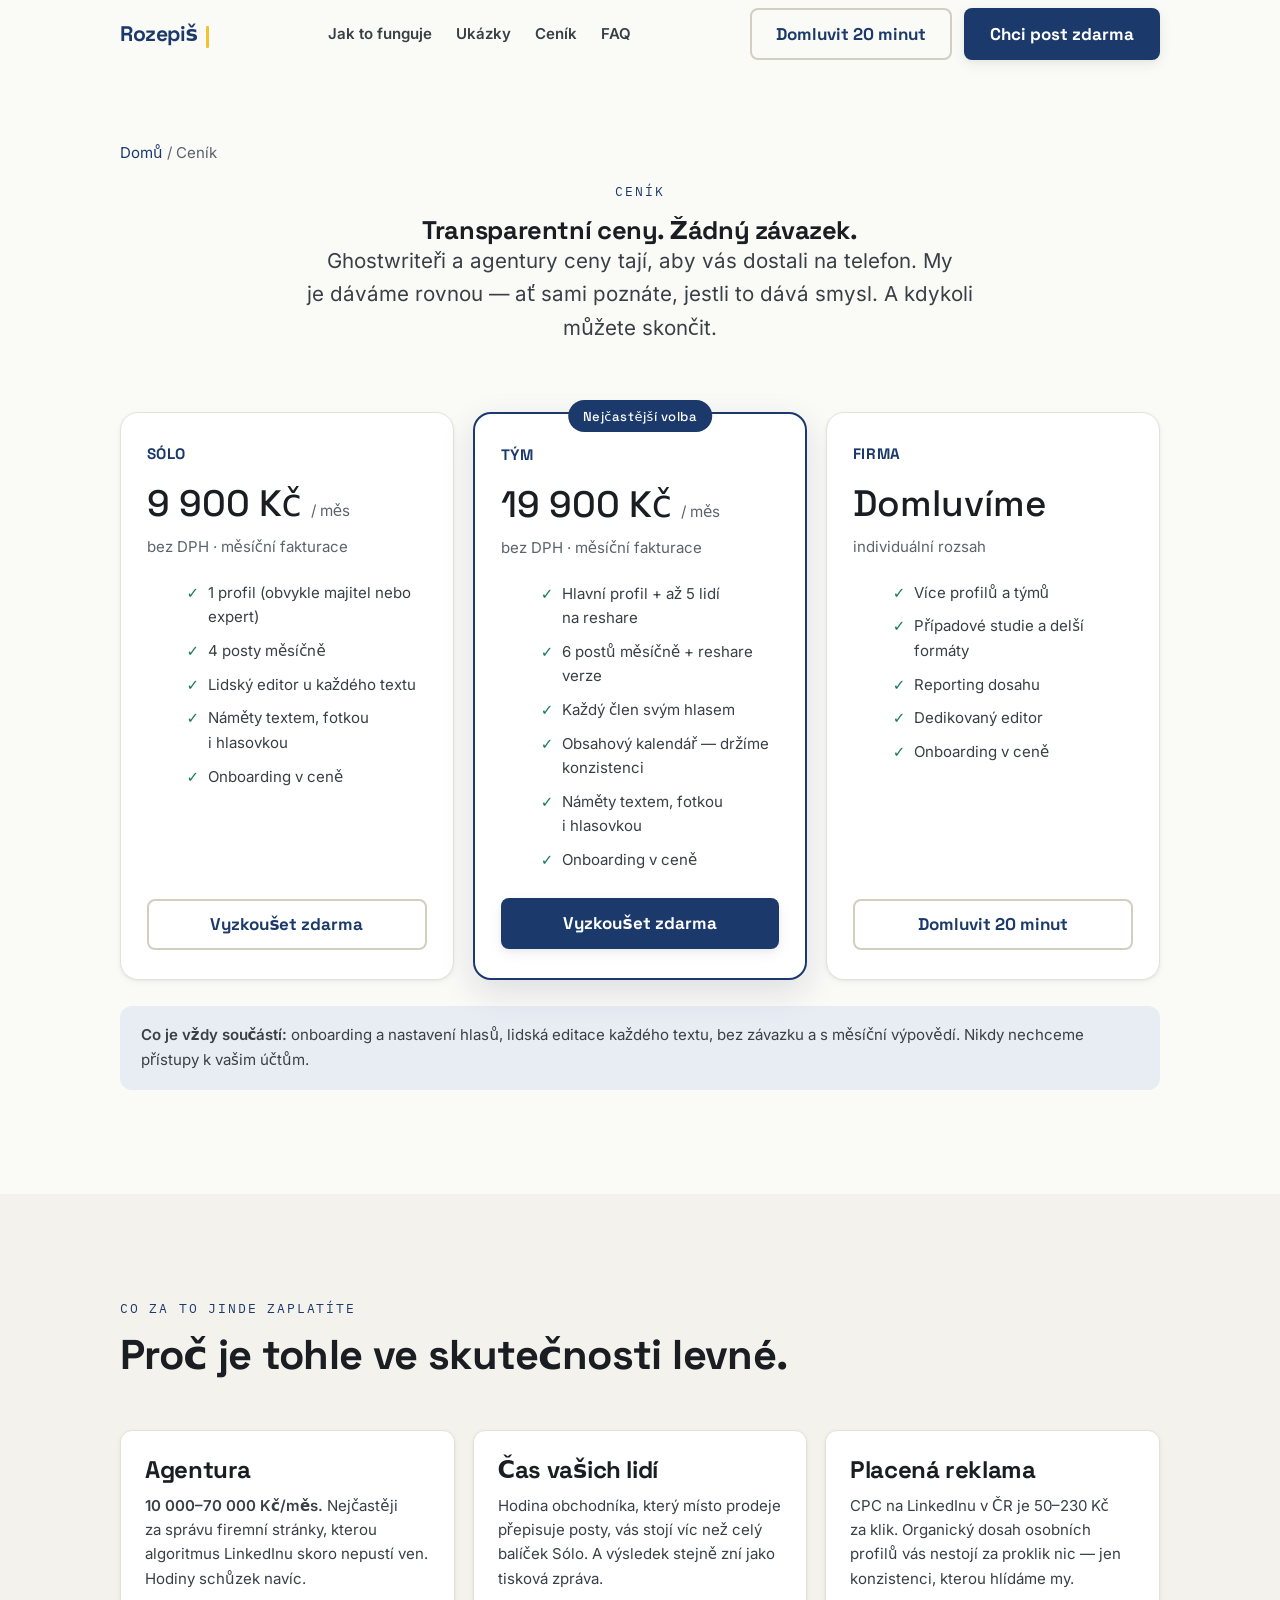
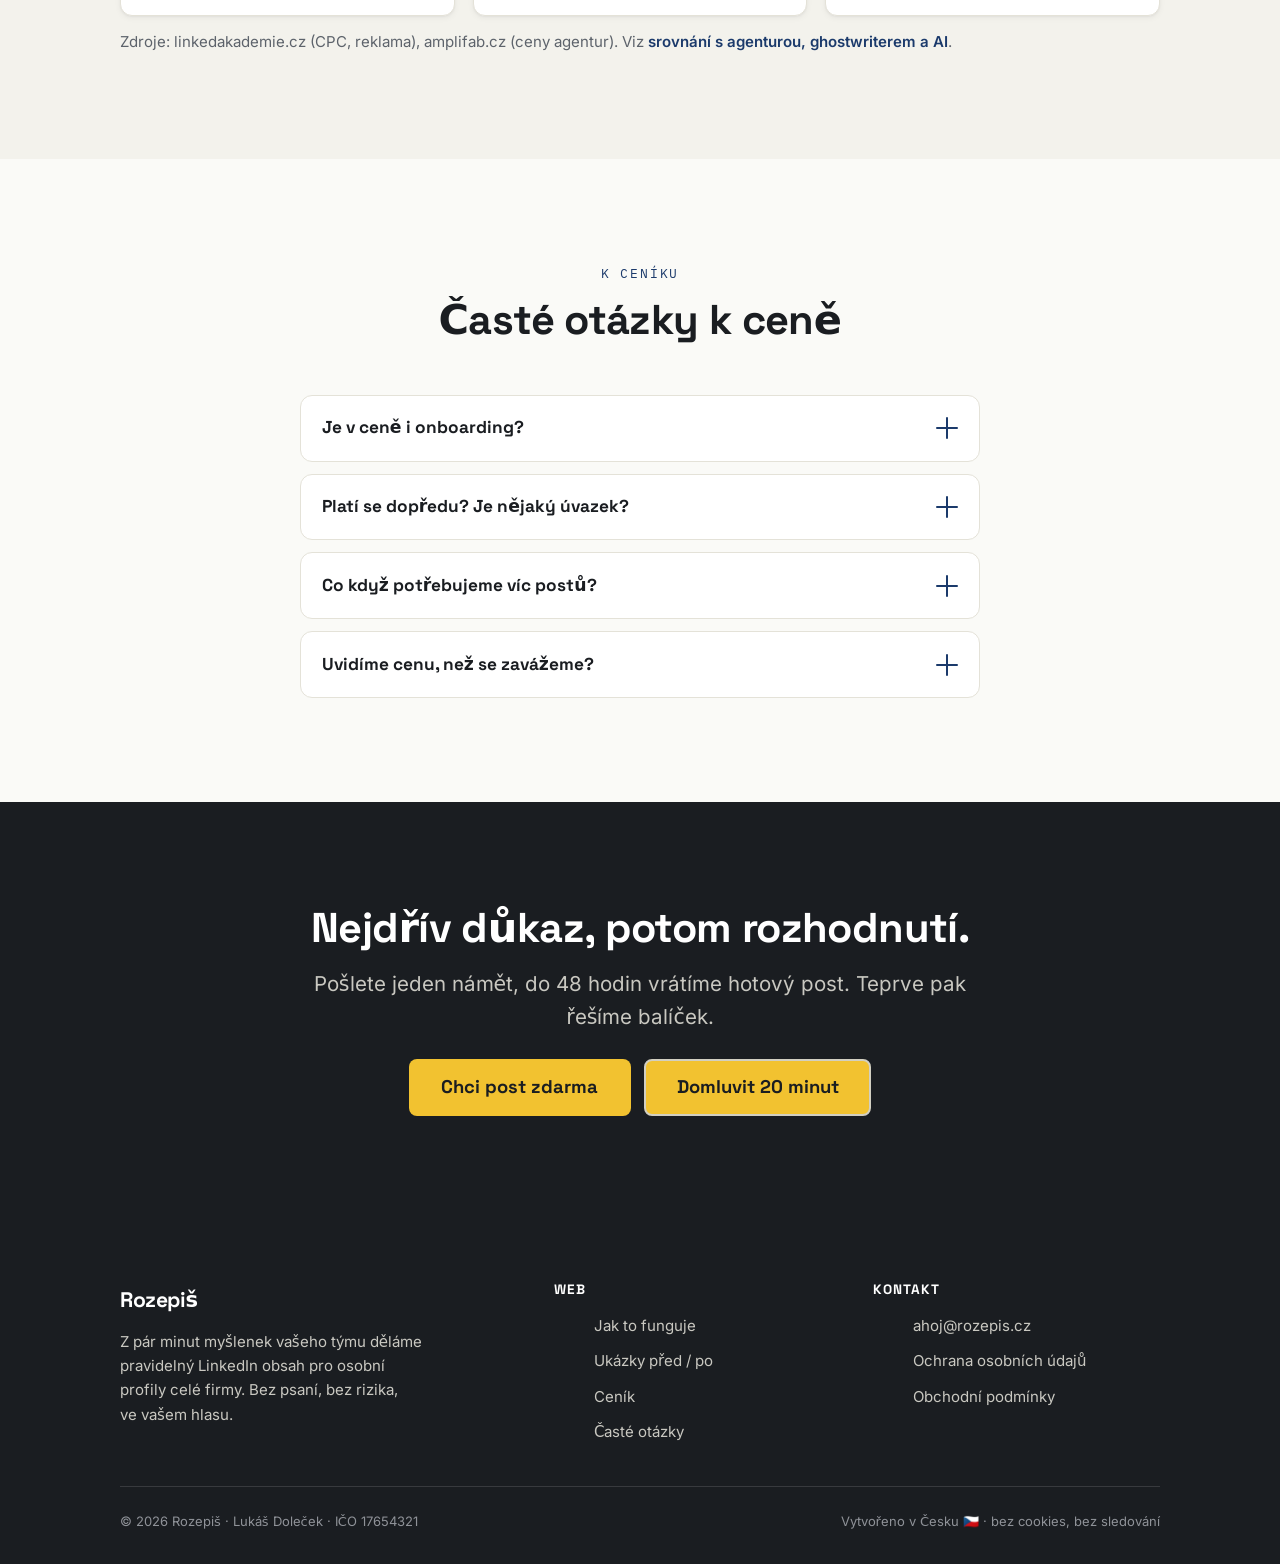
==== cenik/index.html @ 448c61ff "Add Rozepiš marketing website (onepager + /ukazky + /cenik) Static, build-step-free site (HTML/CSS/v" ====
<!doctype html>
<html lang="cs">
<head>
  <meta charset="utf-8" />
  <meta name="viewport" content="width=device-width, initial-scale=1" />
  <title>Ceník — transparentní balíčky bez závazku | Rozepiš</title>
  <meta name="description" content="Kolik stojí LinkedIn obsah pro celý tým. Transparentní balíčky Sólo, Tým a Firma — bez závazku, měsíční výpověď, onboarding v ceně. Srovnání s agenturou." />
  <link rel="canonical" href="https://rozepis.cz/cenik/" />
  <meta property="og:type" content="website" />
  <meta property="og:locale" content="cs_CZ" />
  <meta property="og:title" content="Ceník — transparentní balíčky bez závazku | Rozepiš" />
  <meta property="og:description" content="Konkurence ceny tají. My ne. Balíčky od 9 900 Kč měsíčně, bez závazku." />
  <meta property="og:url" content="https://rozepis.cz/cenik/" />
  <meta property="og:image" content="https://rozepis.cz/assets/img/og.png" />
  <link rel="icon" href="/favicon.svg" type="image/svg+xml" />
  <link rel="preload" href="../assets/fonts/space-grotesk-700.woff2" as="font" type="font/woff2" crossorigin />
  <link rel="stylesheet" href="../assets/css/tokens.css" />
  <link rel="stylesheet" href="../assets/css/main.css" />
  <script type="application/ld+json">
  {
    "@context": "https://schema.org",
    "@type": "Service",
    "name": "LinkedIn obsah pro celý tým",
    "provider": { "@type": "Organization", "name": "Rozepiš", "url": "https://rozepis.cz/" },
    "areaServed": "CZ",
    "offers": [
      { "@type": "Offer", "name": "Sólo", "price": "9900", "priceCurrency": "CZK", "description": "1 profil, 4 posty měsíčně" },
      { "@type": "Offer", "name": "Tým", "price": "19900", "priceCurrency": "CZK", "description": "Hlavní profil + až 5 lidí na reshare, 6 postů měsíčně" }
    ]
  }
  </script>
</head>
<body>
  <a class="skip-link" href="#main">Přeskočit na obsah</a>

  <header class="site-header">
    <div class="wrap nav">
      <a class="brand" href="/" aria-label="Rozepiš — domů"><span class="brand__mark">Rozepiš</span><span class="brand__cursor" aria-hidden="true"></span></a>
      <nav class="nav__links" aria-label="Hlavní navigace">
        <a href="/#jak-to-funguje">Jak to funguje</a>
        <a href="/ukazky/">Ukázky</a>
        <a href="/cenik/">Ceník</a>
        <a href="/#faq">FAQ</a>
      </nav>
      <div class="nav__cta">
        <a class="btn btn--ghost" href="/#call">Domluvit 20 minut</a>
        <a class="btn btn--primary" href="/#post-zdarma">Chci post zdarma</a>
        <button class="nav__toggle" aria-label="Otevřít menu" aria-expanded="false" aria-controls="mobile-menu">
          <svg viewBox="0 0 24 24" fill="none" stroke="currentColor" stroke-width="2" aria-hidden="true"><path d="M3 6h18M3 12h18M3 18h18"/></svg>
        </button>
      </div>
    </div>
    <div class="mobile-menu" id="mobile-menu">
      <a href="/#jak-to-funguje">Jak to funguje</a>
      <a href="/ukazky/">Ukázky</a>
      <a href="/cenik/">Ceník</a>
      <a href="/#faq">FAQ</a>
      <a class="btn btn--primary btn--block" href="/#post-zdarma">Chci post zdarma</a>
    </div>
  </header>

  <main id="main">
    <section class="subpage-hero">
      <div class="wrap">
        <p class="breadcrumb"><a href="/">Domů</a> / Ceník</p>
        <div class="section-head center reveal" style="margin-inline:auto">
          <p class="eyebrow">Ceník</p>
          <h1>Transparentní ceny. Žádný závazek.</h1>
          <p class="lead">Ghostwriteři a&nbsp;agentury ceny tají, aby vás dostali na&nbsp;telefon. My je&nbsp;dáváme rovnou — ať sami poznáte, jestli to&nbsp;dává smysl. A&nbsp;kdykoli můžete skončit.</p>
        </div>
      </div>
    </section>

    <section class="section" style="padding-top:1rem">
      <div class="wrap">
        <div class="pricing">
          <div class="plan reveal">
            <span class="plan__name">Sólo</span>
            <div class="plan__price">9&nbsp;900&nbsp;Kč <small>/ měs</small></div>
            <p class="plan__note">bez DPH · měsíční fakturace</p>
            <ul>
              <li>1&nbsp;profil (obvykle majitel nebo expert)</li>
              <li>4&nbsp;posty měsíčně</li>
              <li>Lidský editor u&nbsp;každého textu</li>
              <li>Náměty textem, fotkou i&nbsp;hlasovkou</li>
              <li>Onboarding v&nbsp;ceně</li>
            </ul>
            <a class="btn btn--ghost btn--block" href="/#post-zdarma">Vyzkoušet zdarma</a>
          </div>

          <div class="plan plan--featured reveal" data-delay="1">
            <span class="plan__flag">Nejčastější volba</span>
            <span class="plan__name">Tým</span>
            <div class="plan__price">19&nbsp;900&nbsp;Kč <small>/ měs</small></div>
            <p class="plan__note">bez DPH · měsíční fakturace</p>
            <ul>
              <li>Hlavní profil + až&nbsp;5&nbsp;lidí na&nbsp;reshare</li>
              <li>6&nbsp;postů měsíčně + reshare verze</li>
              <li>Každý člen svým hlasem</li>
              <li>Obsahový kalendář — držíme konzistenci</li>
              <li>Náměty textem, fotkou i&nbsp;hlasovkou</li>
              <li>Onboarding v&nbsp;ceně</li>
            </ul>
            <a class="btn btn--primary btn--block" href="/#post-zdarma">Vyzkoušet zdarma</a>
          </div>

          <div class="plan reveal" data-delay="2">
            <span class="plan__name">Firma</span>
            <div class="plan__price">Domluvíme</div>
            <p class="plan__note">individuální rozsah</p>
            <ul>
              <li>Více profilů a&nbsp;týmů</li>
              <li>Případové studie a&nbsp;delší formáty</li>
              <li>Reporting dosahu</li>
              <li>Dedikovaný editor</li>
              <li>Onboarding v&nbsp;ceně</li>
            </ul>
            <a class="btn btn--ghost btn--block" href="/#call">Domluvit 20&nbsp;minut</a>
          </div>
        </div>

        <div class="price-note reveal">
          <strong>Co je&nbsp;vždy součástí:</strong> onboarding a&nbsp;nastavení hlasů, lidská editace každého textu, bez závazku a&nbsp;s&nbsp;měsíční výpovědí. Nikdy nechceme přístupy k&nbsp;vašim účtům.
        </div>
      </div>
    </section>

    <!-- Srovnání s alternativami -->
    <section class="section section--tint">
      <div class="wrap">
        <div class="section-head reveal">
          <p class="eyebrow">Co za&nbsp;to jinde zaplatíte</p>
          <h2>Proč je&nbsp;tohle ve&nbsp;skutečnosti levné.</h2>
        </div>
        <div class="cards cards--3">
          <div class="card reveal">
            <h3>Agentura</h3>
            <p><b>10&nbsp;000–70&nbsp;000&nbsp;Kč/měs.</b> Nejčastěji za&nbsp;správu firemní stránky, kterou algoritmus LinkedInu skoro nepustí ven. Hodiny schůzek navíc.</p>
          </div>
          <div class="card reveal" data-delay="1">
            <h3>Čas vašich lidí</h3>
            <p>Hodina obchodníka, který místo prodeje přepisuje posty, vás stojí víc než celý balíček&nbsp;Sólo. A&nbsp;výsledek stejně zní jako tisková zpráva.</p>
          </div>
          <div class="card reveal" data-delay="2">
            <h3>Placená reklama</h3>
            <p>CPC na&nbsp;LinkedInu v&nbsp;ČR je&nbsp;50–230&nbsp;Kč za&nbsp;klik. Organický dosah osobních profilů vás nestojí za&nbsp;proklik nic — jen konzistenci, kterou hlídáme my.</p>
          </div>
        </div>
        <p class="microcopy reveal">Zdroje: linkedakademie.cz (CPC, reklama), amplifab.cz (ceny agentur). Viz <a class="text-link" href="/#proc-my">srovnání s&nbsp;agenturou, ghostwriterem a&nbsp;AI</a>.</p>
      </div>
    </section>

    <!-- FAQ ceny -->
    <section class="section">
      <div class="wrap narrow">
        <div class="section-head center reveal">
          <p class="eyebrow">K&nbsp;ceníku</p>
          <h2>Časté otázky k&nbsp;ceně</h2>
        </div>
        <div class="faq">
          <details class="reveal">
            <summary>Je&nbsp;v&nbsp;ceně i&nbsp;onboarding? <span class="plus" aria-hidden="true"></span></summary>
            <div class="faq__a"><p>Ano. Úvodní nastavení hlasů a&nbsp;témat (cca 60&nbsp;minut) je&nbsp;součástí každého balíčku, ne&nbsp;příplatek.</p></div>
          </details>
          <details class="reveal">
            <summary>Platí se&nbsp;dopředu? Je&nbsp;nějaký úvazek? <span class="plus" aria-hidden="true"></span></summary>
            <div class="faq__a"><p>Fakturujeme měsíčně, bez dlouhého závazku. Můžete kdykoli dát měsíční výpověď. Chceme, abyste zůstali kvůli výsledkům, ne&nbsp;kvůli smlouvě.</p></div>
          </details>
          <details class="reveal">
            <summary>Co když potřebujeme víc postů? <span class="plus" aria-hidden="true"></span></summary>
            <div class="faq__a"><p>Rozsah se&nbsp;dá navýšit — buď přechodem na&nbsp;vyšší balíček, nebo individuálně v&nbsp;rámci varianty Firma. Řekněte, kolik lidí a&nbsp;kolik postů, a&nbsp;připravíme nabídku.</p></div>
          </details>
          <details class="reveal">
            <summary>Uvidíme cenu, než se&nbsp;zavážeme? <span class="plus" aria-hidden="true"></span></summary>
            <div class="faq__a"><p>Ceny máte tady a&nbsp;první post dostanete zdarma, ještě než cokoli podepíšete. Takže si kvalitu i&nbsp;cenu ověříte bez rizika.</p></div>
          </details>
        </div>
      </div>
    </section>

    <section class="section section--ink">
      <div class="wrap narrow center">
        <div class="reveal">
          <h2>Nejdřív důkaz, potom rozhodnutí.</h2>
          <p class="lead" style="margin:1rem auto 1.6rem">Pošlete jeden námět, do&nbsp;48&nbsp;hodin vrátíme hotový post. Teprve pak řešíme balíček.</p>
          <div class="cta-row" style="justify-content:center">
            <a class="btn btn--on-ink btn--lg" href="/#post-zdarma">Chci post zdarma</a>
            <a class="btn btn--ghost btn--on-ink btn--lg" href="/#call">Domluvit 20&nbsp;minut</a>
          </div>
        </div>
      </div>
    </section>
  </main>

  <footer class="site-footer">
    <div class="wrap">
      <div class="footer-grid">
        <div>
          <span class="brand">Rozepiš</span>
          <p>Z&nbsp;pár minut myšlenek vašeho týmu děláme pravidelný LinkedIn obsah pro osobní profily celé firmy. Bez psaní, bez rizika, ve&nbsp;vašem hlasu.</p>
        </div>
        <div class="footer-col">
          <h4>Web</h4>
          <ul>
            <li><a href="/#jak-to-funguje">Jak to&nbsp;funguje</a></li>
            <li><a href="/ukazky/">Ukázky před&nbsp;/&nbsp;po</a></li>
            <li><a href="/cenik/">Ceník</a></li>
            <li><a href="/#faq">Časté otázky</a></li>
          </ul>
        </div>
        <div class="footer-col">
          <h4>Kontakt</h4>
          <ul>
            <li><a href="mailto:ahoj@rozepis.cz">ahoj@rozepis.cz</a></li>
            <li><a href="/ochrana-osobnich-udaju/">Ochrana osobních údajů</a></li>
            <li><a href="/obchodni-podminky/">Obchodní podmínky</a></li>
          </ul>
        </div>
      </div>
      <div class="footer-bottom">
        <span>© <span id="year">2026</span> Rozepiš · Lukáš Doleček · IČO 17654321</span>
        <span>Vytvořeno v&nbsp;Česku 🇨🇿 · bez cookies, bez sledování</span>
      </div>
    </div>
  </footer>

  <script src="../assets/js/main.js" defer></script>
</body>
</html>
---- assets/css/tokens.css ----
/* =========================================================================
   Rozepiš — Design tokens
   Jediné místo pravdy pro barvy, typografii a rozměry.
   Určeno k opětovnému použití v klientském portálu (fáze 3).
   ========================================================================= */

:root {
  /* --- Barvy: základ --- */
  --paper:        #FAFAF7;   /* pozadí — papír, ne krém */
  --paper-2:      #F3F2EC;   /* jemně odlišené sekce */
  --ink:          #1A1D21;   /* hlavní text */
  --ink-soft:     #3A3F45;   /* podtext */
  --muted:        #5D636B;   /* sekundární text, popisky */
  --line:         #E4E2D8;   /* okraje, oddělovače */
  --line-strong:  #D2CFC1;
  --card:         #FFFFFF;   /* karty */

  /* --- Barvy: akcent (inkoustová modrá) --- */
  --accent:       #1B3A6B;
  --accent-hover: #14294D;
  --accent-soft:  #E8EDF4;   /* světlé pozadí akcentu */
  --accent-ink:   #FFFFFF;   /* text na akcentu */

  /* --- Sekundární akcent: signální žlutá (jen „surový vstup") --- */
  --signal:       #F2C230;
  --signal-soft:  #FBF1CE;
  --signal-line:  #E8C64B;

  /* --- LinkedIn modř: VÝHRADNĚ uvnitř mock-upů postů --- */
  --linkedin:     #0A66C2;

  /* --- Stavové --- */
  --ok:           #17795E;
  --ok-soft:      #E3F1EC;
  --err:          #B23B3B;

  /* --- Typografie --- */
  --font-display: "Space Grotesk", system-ui, -apple-system, "Segoe UI", sans-serif;
  --font-text:    "Inter", system-ui, -apple-system, "Segoe UI", Roboto, sans-serif;
  --font-mono:    "IBM Plex Mono", ui-monospace, "Cascadia Mono", Consolas, monospace;

  /* Fluidní typografická škála (clamp: mobil → desktop) */
  --fs-hero:  clamp(2.25rem, 1.4rem + 3.6vw, 3.9rem);
  --fs-h2:    clamp(1.65rem, 1.2rem + 1.9vw, 2.6rem);
  --fs-h3:    clamp(1.2rem, 1.05rem + 0.7vw, 1.5rem);
  --fs-lead:  clamp(1.05rem, 0.98rem + 0.4vw, 1.28rem);
  --fs-body:  1.0625rem;
  --fs-sm:    0.9375rem;
  --fs-xs:    0.8125rem;

  --lh-tight: 1.08;
  --lh-snug:  1.28;
  --lh-body:  1.62;

  /* --- Rozměry --- */
  --maxw:     1120px;
  --maxw-narrow: 760px;
  --gutter:   clamp(1.15rem, 0.6rem + 2.4vw, 2.5rem);
  --section-y: clamp(3.5rem, 2rem + 6vw, 6.5rem);

  /* --- Radius --- */
  --r-sm: 8px;
  --r-md: 12px;
  --r-lg: 18px;
  --r-pill: 999px;

  /* --- Stíny (jemné) --- */
  --sh-1: 0 1px 2px rgba(26, 29, 33, 0.04), 0 2px 6px rgba(26, 29, 33, 0.05);
  --sh-2: 0 4px 14px rgba(26, 29, 33, 0.07), 0 2px 4px rgba(26, 29, 33, 0.04);
  --sh-3: 0 12px 34px rgba(20, 41, 77, 0.13);
  --sh-note: 3px 5px 0 rgba(200, 165, 40, 0.28);

  /* --- Pohyb --- */
  --ease: cubic-bezier(0.22, 0.61, 0.36, 1);
  --dur:  0.5s;
}
---- assets/css/main.css ----
/* =========================================================================
   Rozepiš — main.css
   Komponenty a layout. Tokeny viz tokens.css.
   ========================================================================= */

/* ---------- Self-hosted fonty ---------- */
@font-face {
  font-family: "Space Grotesk";
  font-style: normal; font-weight: 500; font-display: swap;
  src: url("../fonts/space-grotesk-500.woff2") format("woff2");
}
@font-face {
  font-family: "Space Grotesk";
  font-style: normal; font-weight: 700; font-display: swap;
  src: url("../fonts/space-grotesk-700.woff2") format("woff2");
}
@font-face {
  font-family: "Inter";
  font-style: normal; font-weight: 400; font-display: swap;
  src: url("../fonts/inter-400.woff2") format("woff2");
}
@font-face {
  font-family: "Inter";
  font-style: normal; font-weight: 600; font-display: swap;
  src: url("../fonts/inter-600.woff2") format("woff2");
}
@font-face {
  font-family: "IBM Plex Mono";
  font-style: normal; font-weight: 400; font-display: swap;
  src: url("../fonts/ibm-plex-mono-400.woff2") format("woff2");
}

/* ---------- Reset / base ---------- */
*, *::before, *::after { box-sizing: border-box; }
* { margin: 0; }
html { -webkit-text-size-adjust: 100%; scroll-behavior: smooth; }
@media (prefers-reduced-motion: reduce) {
  html { scroll-behavior: auto; }
}
body {
  font-family: var(--font-text);
  font-size: var(--fs-body);
  line-height: var(--lh-body);
  color: var(--ink);
  background: var(--paper);
  -webkit-font-smoothing: antialiased;
  text-rendering: optimizeLegibility;
}
img, svg, picture { display: block; max-width: 100%; }
a { color: inherit; }
button, input, textarea, select { font: inherit; color: inherit; }
:focus-visible {
  outline: 3px solid var(--accent);
  outline-offset: 2px;
  border-radius: 4px;
}
h1, h2, h3, h4 {
  font-family: var(--font-display);
  font-weight: 700;
  line-height: var(--lh-tight);
  letter-spacing: -0.015em;
  color: var(--ink);
}
h2 { font-size: var(--fs-h2); }
h3 { font-size: var(--fs-h3); line-height: var(--lh-snug); }
p { text-wrap: pretty; }

/* ---------- Layout ---------- */
.wrap { width: 100%; max-width: var(--maxw); margin-inline: auto; padding-inline: var(--gutter); }
.narrow { max-width: var(--maxw-narrow); }
.section { padding-block: var(--section-y); }
.section--tint { background: var(--paper-2); }
.section--ink { background: var(--ink); color: #EDECE6; }
.section--ink h2, .section--ink h3 { color: #FFFFFF; }
.section-head { max-width: 720px; margin-bottom: clamp(2rem, 1rem + 3vw, 3.25rem); }
.section-head.center { margin-inline: auto; text-align: center; }
.eyebrow {
  font-family: var(--font-mono);
  font-size: var(--fs-xs);
  letter-spacing: 0.14em;
  text-transform: uppercase;
  color: var(--accent);
  margin-bottom: 0.9rem;
}
.section--ink .eyebrow { color: var(--signal); }
.lead { font-size: var(--fs-lead); color: var(--ink-soft); }
.section--ink .lead { color: #C9C8C1; }

/* ---------- Skip link ---------- */
.skip-link {
  position: absolute; left: 0.6rem; top: -3.5rem;
  background: var(--accent); color: #fff; padding: 0.65rem 1rem;
  border-radius: var(--r-sm); z-index: 200; transition: top 0.2s var(--ease);
}
.skip-link:focus { top: 0.6rem; }

/* ---------- Buttons ---------- */
.btn {
  display: inline-flex; align-items: center; justify-content: center; gap: 0.5rem;
  font-family: var(--font-display); font-weight: 700; font-size: 1.0625rem;
  line-height: 1; text-decoration: none; cursor: pointer;
  padding: 0.95rem 1.5rem; border-radius: var(--r-sm); border: 2px solid transparent;
  transition: transform 0.15s var(--ease), background 0.15s var(--ease),
              box-shadow 0.15s var(--ease), color 0.15s var(--ease);
}
.btn:active { transform: translateY(1px); }
.btn--primary { background: var(--accent); color: var(--accent-ink); box-shadow: var(--sh-2); }
.btn--primary:hover { background: var(--accent-hover); box-shadow: var(--sh-3); }
.btn--ghost { background: transparent; color: var(--accent); border-color: var(--line-strong); }
.btn--ghost:hover { border-color: var(--accent); background: var(--accent-soft); }
.btn--on-ink { background: var(--signal); color: var(--ink); }
.btn--on-ink:hover { background: #ffce49; }
.btn--lg { padding: 1.1rem 1.9rem; font-size: 1.15rem; }
.btn--block { width: 100%; }

.cta-row { display: flex; flex-wrap: wrap; gap: 0.85rem; align-items: center; }
.microcopy { font-size: var(--fs-sm); color: var(--muted); margin-top: 0.9rem; }
.microcopy strong { color: var(--ink-soft); font-weight: 600; }

/* ---------- Header ---------- */
.site-header {
  position: sticky; top: 0; z-index: 100;
  background: color-mix(in srgb, var(--paper) 88%, transparent);
  backdrop-filter: saturate(1.4) blur(10px);
  border-bottom: 1px solid transparent;
  transition: border-color 0.25s var(--ease), box-shadow 0.25s var(--ease);
}
.site-header.is-scrolled { border-bottom-color: var(--line); box-shadow: var(--sh-1); }
.nav { display: flex; align-items: center; justify-content: space-between; gap: 1rem; min-height: 68px; }
.brand {
  display: inline-flex; align-items: center; gap: 0.55rem;
  font-family: var(--font-display); font-weight: 700; font-size: 1.32rem;
  letter-spacing: -0.02em; text-decoration: none; color: var(--ink);
}
.brand__mark { color: var(--accent); }
.brand__cursor {
  display: inline-block; width: 3px; height: 1.05em; background: var(--signal);
  translate: 0 0.14em; border-radius: 1px;
  animation: blink 1.15s steps(1) infinite;
}
@keyframes blink { 50% { opacity: 0; } }
@media (prefers-reduced-motion: reduce) { .brand__cursor { animation: none; } }

.nav__links { display: flex; align-items: center; gap: 1.5rem; }
.nav__links a { text-decoration: none; color: var(--ink-soft); font-size: var(--fs-sm); font-weight: 600; }
.nav__links a:hover { color: var(--accent); }
.nav__cta { display: flex; align-items: center; gap: 0.75rem; }
.nav__toggle { display: none; }

@media (max-width: 860px) {
  .nav__links, .nav__cta .btn--ghost { display: none; }
  .nav__toggle {
    display: inline-flex; align-items: center; justify-content: center;
    width: 44px; height: 44px; background: transparent; border: 1px solid var(--line-strong);
    border-radius: var(--r-sm); cursor: pointer;
  }
  .nav__toggle svg { width: 22px; height: 22px; }
  .mobile-menu {
    position: fixed; inset: 68px 0 auto 0; background: var(--paper);
    border-bottom: 1px solid var(--line); padding: 1rem var(--gutter) 1.6rem;
    display: none; flex-direction: column; gap: 0.35rem; z-index: 99; box-shadow: var(--sh-2);
  }
  .mobile-menu.is-open { display: flex; }
  .mobile-menu a { padding: 0.85rem 0.4rem; text-decoration: none; font-weight: 600; border-bottom: 1px solid var(--line); }
  .mobile-menu .btn { margin-top: 0.8rem; }
}
@media (min-width: 861px) { .mobile-menu { display: none !important; } }

/* ---------- Hero ---------- */
.hero { padding-block: clamp(2.5rem, 1rem + 6vw, 5.5rem) var(--section-y); position: relative; overflow: hidden; }
.hero__grid { display: grid; gap: clamp(2rem, 1rem + 4vw, 3.5rem); align-items: center; }
@media (min-width: 940px) { .hero__grid { grid-template-columns: 1.02fr 1fr; } }
.hero__badge {
  display: inline-flex; align-items: center; gap: 0.5rem;
  font-family: var(--font-mono); font-size: var(--fs-xs); letter-spacing: 0.06em;
  color: var(--ink-soft); background: var(--card); border: 1px solid var(--line);
  padding: 0.4rem 0.8rem; border-radius: var(--r-pill); margin-bottom: 1.4rem;
}
.hero__badge .dot { width: 8px; height: 8px; border-radius: 50%; background: var(--ok); }
.hero h1 { font-size: var(--fs-hero); margin-bottom: 1.15rem; }
.hero h1 .hl { color: var(--accent); }
.hero__sub { font-size: var(--fs-lead); color: var(--ink-soft); max-width: 34ch; margin-bottom: 1.7rem; }
.hero__proof { display: flex; flex-wrap: wrap; gap: 1.4rem; margin-top: 1.9rem; }
.hero__proof .stat { line-height: 1.2; }
.hero__proof .stat b { font-family: var(--font-display); font-size: 1.5rem; color: var(--ink); display: block; }
.hero__proof .stat span { font-size: var(--fs-xs); color: var(--muted); }

/* ---------- Transformace: surová poznámka ---------- */
.note {
  position: relative; background: var(--signal-soft); border: 1px solid var(--signal-line);
  border-radius: var(--r-md); padding: 1.15rem 1.25rem 1.25rem;
  font-family: var(--font-mono); font-size: 0.925rem; line-height: 1.55; color: #4a4326;
  box-shadow: var(--sh-note); rotate: -1.1deg;
}
.note__tag {
  position: absolute; top: -0.72rem; left: 1rem; background: var(--signal); color: #4a3d0c;
  font-size: 0.68rem; letter-spacing: 0.08em; text-transform: uppercase;
  padding: 0.2rem 0.6rem; border-radius: var(--r-pill); font-weight: 700;
}
.note__meta { margin-top: 0.85rem; font-size: 0.72rem; color: #8a7c3a; }

/* Šipka proměny */
.transform-arrow {
  display: grid; place-items: center; margin: 0.4rem 0; color: var(--accent);
  font-family: var(--font-mono); font-size: var(--fs-xs); letter-spacing: 0.1em; text-transform: uppercase;
}
.transform-arrow svg { width: 26px; height: 26px; }

/* ---------- LinkedIn post mockup ---------- */
.li-post {
  background: var(--card); border: 1px solid var(--line); border-radius: var(--r-md);
  box-shadow: var(--sh-2); overflow: hidden;
}
.li-post__head { display: flex; align-items: center; gap: 0.7rem; padding: 0.9rem 1rem 0.5rem; }
.li-post__avatar {
  width: 44px; height: 44px; border-radius: 50%; flex-shrink: 0;
  display: grid; place-items: center; font-family: var(--font-display); font-weight: 700;
  color: #fff; font-size: 1.05rem;
}
.li-post__who b { display: block; font-size: 0.95rem; font-weight: 600; line-height: 1.2; color: var(--ink); }
.li-post__who span { font-size: 0.78rem; color: var(--muted); }
.li-post__who .li-dot { color: var(--muted); }
.li-post__body { padding: 0.4rem 1rem 0.9rem; font-size: 0.95rem; line-height: 1.55; color: #26292d; }
.li-post__body p { margin-bottom: 0.65rem; }
.li-post__body p:last-child { margin-bottom: 0; }
.li-post__hashtags { color: var(--linkedin); font-weight: 600; }
.li-post__foot {
  display: flex; gap: 1.3rem; padding: 0.55rem 1rem; border-top: 1px solid var(--line);
  color: var(--muted); font-size: 0.8rem;
}
.li-post__foot span { display: inline-flex; align-items: center; gap: 0.35rem; }
.li-post__foot svg { width: 16px; height: 16px; }

/* reshare mini karty */
.reshare-row { display: grid; gap: 0.75rem; margin-top: 0.9rem; }
@media (min-width: 560px) { .reshare-row { grid-template-columns: 1fr 1fr; } }
.reshare {
  background: var(--card); border: 1px solid var(--line); border-radius: var(--r-sm);
  padding: 0.75rem 0.85rem; box-shadow: var(--sh-1);
}
.reshare__head { display: flex; align-items: center; gap: 0.5rem; margin-bottom: 0.5rem; }
.reshare__avatar { width: 26px; height: 26px; border-radius: 50%; display: grid; place-items: center; color: #fff; font-size: 0.72rem; font-weight: 700; font-family: var(--font-display); }
.reshare__who { font-size: 0.76rem; line-height: 1.15; }
.reshare__who b { display: block; font-weight: 600; color: var(--ink); }
.reshare__who span { color: var(--muted); }
.reshare__body { font-size: 0.8rem; line-height: 1.45; color: #3a3d42; }

.avatar-blue  { background: #2f5c8f; }
.avatar-green { background: #2c7a5b; }
.avatar-amber { background: #b07d1f; }
.avatar-plum  { background: #6b4a7a; }

/* ---------- Karty (obecné) ---------- */
.cards { display: grid; gap: 1.1rem; }
.cards--3 { grid-template-columns: 1fr; }
@media (min-width: 720px) { .cards--3 { grid-template-columns: repeat(3, 1fr); } }
.card {
  background: var(--card); border: 1px solid var(--line); border-radius: var(--r-md);
  padding: 1.5rem; box-shadow: var(--sh-1);
}
.card h3 { margin-bottom: 0.5rem; }
.card p { color: var(--ink-soft); font-size: var(--fs-sm); }
.card__ico {
  width: 42px; height: 42px; border-radius: var(--r-sm); display: grid; place-items: center;
  background: var(--accent-soft); color: var(--accent); margin-bottom: 1rem;
}
.card__ico svg { width: 22px; height: 22px; }

/* ---------- Jak to funguje (kroky) ---------- */
.steps { display: grid; gap: 1.1rem; counter-reset: step; }
@media (min-width: 720px) { .steps { grid-template-columns: repeat(2, 1fr); } }
@media (min-width: 1000px) { .steps { grid-template-columns: repeat(4, 1fr); } }
.step {
  position: relative; background: var(--card); border: 1px solid var(--line);
  border-radius: var(--r-md); padding: 1.5rem 1.35rem 1.35rem; box-shadow: var(--sh-1);
}
.step__n {
  font-family: var(--font-display); font-weight: 700; font-size: 1rem;
  width: 38px; height: 38px; border-radius: 50%; display: grid; place-items: center;
  background: var(--accent); color: #fff; margin-bottom: 1rem;
}
.step h3 { font-size: 1.12rem; margin-bottom: 0.4rem; }
.step p { font-size: var(--fs-sm); color: var(--ink-soft); }
.step .step__time { display: inline-block; margin-top: 0.7rem; font-family: var(--font-mono); font-size: var(--fs-xs); color: var(--accent); background: var(--accent-soft); padding: 0.2rem 0.55rem; border-radius: var(--r-pill); }

.donts {
  margin-top: 1.6rem; display: flex; flex-wrap: wrap; gap: 0.55rem 0.6rem; align-items: center;
  padding: 1rem 1.2rem; background: var(--paper-2); border: 1px dashed var(--line-strong); border-radius: var(--r-md);
}
.donts b { font-family: var(--font-display); margin-right: 0.4rem; }
.donts .chip {
  font-size: var(--fs-sm); color: var(--ink-soft); background: var(--card);
  border: 1px solid var(--line); border-radius: var(--r-pill); padding: 0.35rem 0.8rem;
}
.donts .chip::before { content: "✕"; color: var(--err); margin-right: 0.4rem; font-weight: 700; }

/* ---------- Páka týmu ---------- */
.leverage { display: grid; gap: 2rem; align-items: center; }
@media (min-width: 900px) { .leverage { grid-template-columns: 1fr 1fr; } }
.leverage__math {
  background: var(--card); border: 1px solid var(--line); border-radius: var(--r-lg);
  padding: 1.8rem; box-shadow: var(--sh-2);
}
.fan { display: grid; gap: 0.6rem; }
.fan__row { display: flex; align-items: center; gap: 0.75rem; }
.fan__row .who { display: flex; align-items: center; gap: 0.5rem; min-width: 118px; font-size: var(--fs-sm); font-weight: 600; }
.fan__row .bar { height: 12px; border-radius: var(--r-pill); background: var(--accent); opacity: 0.85; }
.fan__row .num { font-family: var(--font-mono); font-size: var(--fs-sm); color: var(--muted); }
.leverage .total {
  margin-top: 1.4rem; padding-top: 1.2rem; border-top: 1px solid var(--line);
  display: flex; align-items: baseline; gap: 0.6rem;
}
.leverage .total b { font-family: var(--font-display); font-size: 2.4rem; color: var(--accent); }
.leverage .total span { color: var(--ink-soft); font-size: var(--fs-sm); }
.leverage__list { list-style: none; display: grid; gap: 1rem; }
.leverage__list li { display: flex; gap: 0.8rem; }
.leverage__list .ic { flex-shrink: 0; width: 28px; height: 28px; border-radius: 50%; background: var(--accent-soft); color: var(--accent); display: grid; place-items: center; }
.leverage__list .ic svg { width: 16px; height: 16px; }
.leverage__list b { font-family: var(--font-display); }

/* ---------- Ukázky (před/po) ---------- */
.sample {
  background: var(--card); border: 1px solid var(--line); border-radius: var(--r-lg);
  padding: 1.4rem; box-shadow: var(--sh-1); display: grid; gap: 1rem;
}
@media (min-width: 780px) { .sample { grid-template-columns: 0.85fr 1.15fr; align-items: start; } }
.sample__label { font-family: var(--font-mono); font-size: var(--fs-xs); letter-spacing: 0.08em; text-transform: uppercase; color: var(--muted); margin-bottom: 0.6rem; }
.sample__role { display: inline-block; font-size: var(--fs-xs); font-weight: 600; color: var(--accent); background: var(--accent-soft); padding: 0.2rem 0.6rem; border-radius: var(--r-pill); margin-bottom: 0.9rem; }
.samples-list { display: grid; gap: 1.6rem; }

/* ---------- Srovnávací tabulka ---------- */
.compare-wrap { overflow-x: auto; -webkit-overflow-scrolling: touch; border-radius: var(--r-md); border: 1px solid var(--line); }
table.compare { width: 100%; border-collapse: collapse; min-width: 620px; background: var(--card); }
table.compare th, table.compare td { padding: 0.9rem 1rem; text-align: center; border-bottom: 1px solid var(--line); }
table.compare thead th { font-family: var(--font-display); font-size: var(--fs-sm); background: var(--paper-2); position: sticky; top: 0; }
table.compare tbody th { text-align: left; font-family: var(--font-text); font-weight: 600; font-size: var(--fs-sm); color: var(--ink-soft); }
table.compare .col-us { background: var(--accent-soft); }
table.compare thead .col-us { background: var(--accent); color: #fff; font-family: var(--font-display); }
table.compare tbody tr:last-child td, table.compare tbody tr:last-child th { border-bottom: none; }
.mark-yes { color: var(--ok); font-weight: 700; }
.mark-no { color: var(--err); font-weight: 700; }
.mark-maybe { color: var(--muted); font-weight: 700; }
.compare .us-val { font-weight: 600; color: var(--accent); }

/* ---------- Zakladatel ---------- */
.founder { display: grid; gap: 2rem; align-items: center; }
@media (min-width: 820px) { .founder { grid-template-columns: 0.7fr 1.3fr; } }
.founder__photo {
  aspect-ratio: 4 / 5; border-radius: var(--r-lg); background: linear-gradient(135deg, var(--accent), var(--accent-hover));
  display: grid; place-items: center; color: rgba(255,255,255,0.5); box-shadow: var(--sh-2);
  border: 1px solid var(--line); overflow: hidden; max-width: 320px;
}
.founder__photo .ph { text-align: center; font-family: var(--font-mono); font-size: var(--fs-xs); padding: 1rem; }
.founder__quote { font-size: var(--fs-lead); }
.founder__quote p { margin-bottom: 1rem; }
.founder__sign { display: flex; align-items: center; gap: 0.8rem; margin-top: 1.2rem; }
.founder__sign b { font-family: var(--font-display); }
.founder__sign a { color: var(--accent); text-decoration: none; font-weight: 600; font-size: var(--fs-sm); display: inline-flex; align-items: center; gap: 0.3rem; }
.founder__sign a:hover { text-decoration: underline; }
.reference {
  margin-top: 1.6rem; border-left: 3px solid var(--signal); padding: 0.4rem 0 0.4rem 1.1rem;
  background: var(--signal-soft); border-radius: 0 var(--r-sm) var(--r-sm) 0; padding-block: 1rem;
}
.reference p { font-style: italic; color: var(--ink-soft); }
.reference cite { display: block; margin-top: 0.6rem; font-style: normal; font-weight: 600; font-size: var(--fs-sm); }

/* ---------- Ceník ---------- */
.pricing { display: grid; gap: 1.2rem; align-items: stretch; }
@media (min-width: 820px) { .pricing { grid-template-columns: repeat(3, 1fr); } }
.plan {
  position: relative; background: var(--card); border: 1px solid var(--line); border-radius: var(--r-lg);
  padding: 1.8rem 1.6rem; box-shadow: var(--sh-1); display: flex; flex-direction: column;
}
.plan--featured { border: 2px solid var(--accent); box-shadow: var(--sh-3); }
.plan__flag {
  position: absolute; top: -0.85rem; left: 50%; translate: -50% 0; background: var(--accent); color: #fff;
  font-family: var(--font-display); font-size: var(--fs-xs); letter-spacing: 0.04em;
  padding: 0.35rem 0.9rem; border-radius: var(--r-pill);
}
.plan__name { font-family: var(--font-display); font-weight: 700; letter-spacing: 0.04em; font-size: 0.95rem; color: var(--accent); text-transform: uppercase; }
.plan__price { font-family: var(--font-display); font-size: 2.3rem; margin: 0.5rem 0 0.1rem; }
.plan__price small { font-size: 0.95rem; color: var(--muted); font-family: var(--font-text); font-weight: 400; }
.plan__note { font-size: var(--fs-sm); color: var(--muted); min-height: 1.4em; }
.plan ul { list-style: none; display: grid; gap: 0.6rem; margin: 1.3rem 0 1.6rem; }
.plan ul li { display: flex; gap: 0.55rem; font-size: var(--fs-sm); color: var(--ink-soft); }
.plan ul li::before { content: "✓"; color: var(--ok); font-weight: 700; flex-shrink: 0; }
.plan .btn { margin-top: auto; }
.price-note { margin-top: 1.6rem; padding: 1.1rem 1.3rem; background: var(--accent-soft); border-radius: var(--r-md); font-size: var(--fs-sm); color: var(--ink-soft); }
.placeholder-flag { font-family: var(--font-mono); font-size: var(--fs-xs); color: var(--err); background: #fdeaea; border: 1px dashed var(--err); padding: 0.1rem 0.45rem; border-radius: 5px; white-space: nowrap; }

/* ---------- FAQ ---------- */
.faq { display: grid; gap: 0.75rem; }
.faq details {
  background: var(--card); border: 1px solid var(--line); border-radius: var(--r-md); overflow: hidden;
}
.faq details[open] { box-shadow: var(--sh-1); }
.faq summary {
  cursor: pointer; list-style: none; padding: 1.15rem 1.3rem; font-family: var(--font-display);
  font-weight: 700; font-size: 1.08rem; display: flex; justify-content: space-between; gap: 1rem; align-items: center;
}
.faq summary::-webkit-details-marker { display: none; }
.faq summary .plus { flex-shrink: 0; width: 22px; height: 22px; position: relative; transition: rotate 0.25s var(--ease); }
.faq summary .plus::before, .faq summary .plus::after { content: ""; position: absolute; background: var(--accent); border-radius: 2px; }
.faq summary .plus::before { inset: 10px 0; height: 2px; }
.faq summary .plus::after { inset: 0 10px; width: 2px; }
.faq details[open] summary .plus { rotate: 45deg; }
.faq .faq__a { padding: 0 1.3rem 1.25rem; color: var(--ink-soft); font-size: var(--fs-sm); }
.faq .faq__a p { margin-bottom: 0.7rem; }
.faq .faq__a p:last-child { margin-bottom: 0; }

/* ---------- Formulář ---------- */
.form-card {
  background: var(--card); border: 1px solid var(--line); border-radius: var(--r-lg);
  padding: clamp(1.4rem, 1rem + 2vw, 2.4rem); box-shadow: var(--sh-2);
}
.form-grid { display: grid; gap: 1.05rem; }
@media (min-width: 620px) { .form-grid .row-2 { display: grid; grid-template-columns: 1fr 1fr; gap: 1.05rem; } }
.field { display: grid; gap: 0.4rem; }
.field label { font-size: var(--fs-sm); font-weight: 600; }
.field label .opt { color: var(--muted); font-weight: 400; }
.field input, .field textarea {
  width: 100%; background: var(--paper); border: 1px solid var(--line-strong); border-radius: var(--r-sm);
  padding: 0.8rem 0.9rem; font-size: var(--fs-body); transition: border-color 0.15s var(--ease), box-shadow 0.15s var(--ease);
}
.field input:focus, .field textarea:focus { outline: none; border-color: var(--accent); box-shadow: 0 0 0 3px var(--accent-soft); }
.field textarea { resize: vertical; min-height: 130px; font-family: inherit; }
.field .hint { font-size: var(--fs-xs); color: var(--muted); }
.hp { position: absolute; left: -9999px; width: 1px; height: 1px; overflow: hidden; }
.form-consent { font-size: var(--fs-xs); color: var(--muted); }
.form-consent a { color: var(--accent); }
.form-success {
  display: none; text-align: center; padding: 1.5rem 0.5rem;
}
.form-success.is-visible { display: block; }
.form-success .tick { width: 56px; height: 56px; margin: 0 auto 1rem; border-radius: 50%; background: var(--ok-soft); color: var(--ok); display: grid; place-items: center; }
.form-success .tick svg { width: 30px; height: 30px; }
.form-success h3 { margin-bottom: 0.5rem; }
.form-error { display: none; color: var(--err); font-size: var(--fs-sm); margin-top: 0.6rem; }
.form-error.is-visible { display: block; }

/* ---------- CTA blok ---------- */
.cta-final { display: grid; gap: 2.2rem; align-items: center; }
@media (min-width: 900px) { .cta-final { grid-template-columns: 1fr 1.05fr; } }

/* ---------- Patička ---------- */
.site-footer { background: var(--ink); color: #C9C8C1; padding-block: clamp(2.5rem, 1.5rem + 3vw, 4rem) 2rem; }
.footer-grid { display: grid; gap: 2rem; }
@media (min-width: 720px) { .footer-grid { grid-template-columns: 1.4fr 1fr 1fr; } }
.site-footer .brand { color: #fff; margin-bottom: 0.8rem; }
.site-footer p { font-size: var(--fs-sm); max-width: 34ch; }
.footer-col h4 { color: #fff; font-family: var(--font-display); font-size: 0.85rem; letter-spacing: 0.08em; text-transform: uppercase; margin-bottom: 0.9rem; }
.footer-col ul { list-style: none; display: grid; gap: 0.5rem; }
.footer-col a { color: #C9C8C1; text-decoration: none; font-size: var(--fs-sm); }
.footer-col a:hover { color: var(--signal); }
.footer-bottom {
  margin-top: 2.5rem; padding-top: 1.5rem; border-top: 1px solid rgba(255,255,255,0.13);
  display: flex; flex-wrap: wrap; gap: 0.8rem 1.5rem; justify-content: space-between; align-items: center;
  font-size: var(--fs-xs); color: #8f9298;
}
.footer-bottom a { color: #8f9298; }
.social-ico { display: inline-flex; gap: 0.6rem; }
.social-ico a { width: 38px; height: 38px; border: 1px solid rgba(255,255,255,0.18); border-radius: var(--r-sm); display: grid; place-items: center; }
.social-ico a:hover { border-color: var(--signal); background: rgba(255,255,255,0.05); }
.social-ico svg { width: 20px; height: 20px; }

/* ---------- Utility ---------- */
.center { text-align: center; }
.mt-lg { margin-top: 2rem; }
.text-link { color: var(--accent); font-weight: 600; text-decoration: none; display: inline-flex; align-items: center; gap: 0.3rem; }
.text-link:hover { text-decoration: underline; }
.divider { height: 1px; background: var(--line); border: 0; margin-block: 0; }
.badge-inline { font-family: var(--font-mono); font-size: var(--fs-xs); color: var(--accent); }

/* ---------- Reveal animace ---------- */
.reveal { opacity: 0; transform: translateY(18px); transition: opacity 0.6s var(--ease), transform 0.6s var(--ease); }
.reveal.is-in { opacity: 1; transform: none; }
.reveal[data-delay="1"] { transition-delay: 0.08s; }
.reveal[data-delay="2"] { transition-delay: 0.16s; }
.reveal[data-delay="3"] { transition-delay: 0.24s; }
@media (prefers-reduced-motion: reduce) {
  .reveal { opacity: 1; transform: none; transition: none; }
  .btn, .site-header { transition: none; }
}

/* ---------- Prose (právní / dlouhý text) ---------- */
.prose { max-width: 44rem; }
.prose h2 { font-size: var(--fs-h3); margin: 2.2rem 0 0.7rem; }
.prose h3 { font-size: 1.15rem; margin: 1.6rem 0 0.5rem; }
.prose p, .prose li { color: var(--ink-soft); font-size: var(--fs-body); }
.prose p { margin-bottom: 1rem; }
.prose ul, .prose ol { margin: 0 0 1rem 1.2rem; display: grid; gap: 0.4rem; }
.prose a { color: var(--accent); }
.prose .updated { font-size: var(--fs-sm); color: var(--muted); margin-bottom: 2rem; }
.prose .note-box { background: var(--signal-soft); border: 1px solid var(--signal-line); border-radius: var(--r-md); padding: 1rem 1.2rem; margin: 1.5rem 0; font-size: var(--fs-sm); }

/* ---------- Breadcrumb / podstránky ---------- */
.subpage-hero { padding-block: clamp(2.5rem, 1.5rem + 4vw, 4.5rem) 0; }
.breadcrumb { font-size: var(--fs-sm); color: var(--muted); margin-bottom: 1rem; }
.breadcrumb a { color: var(--accent); text-decoration: none; }
.breadcrumb a:hover { text-decoration: underline; }
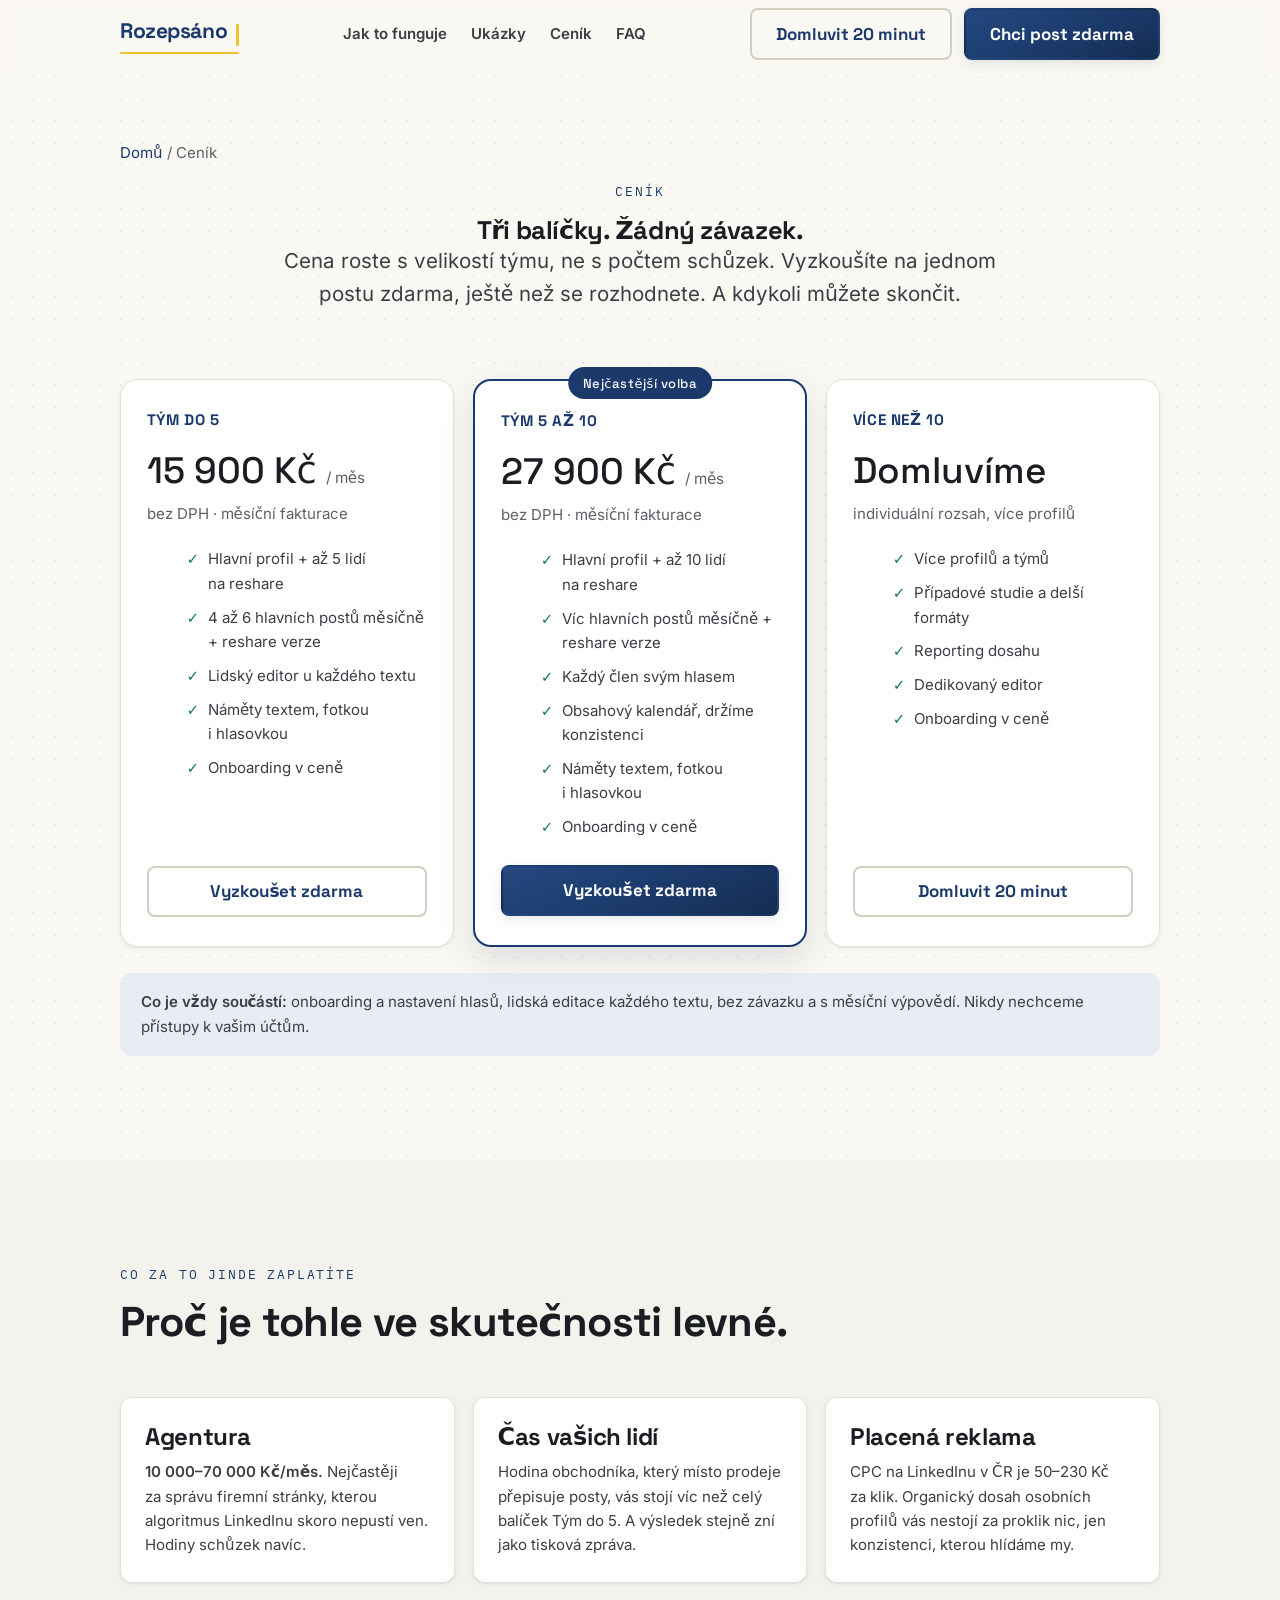
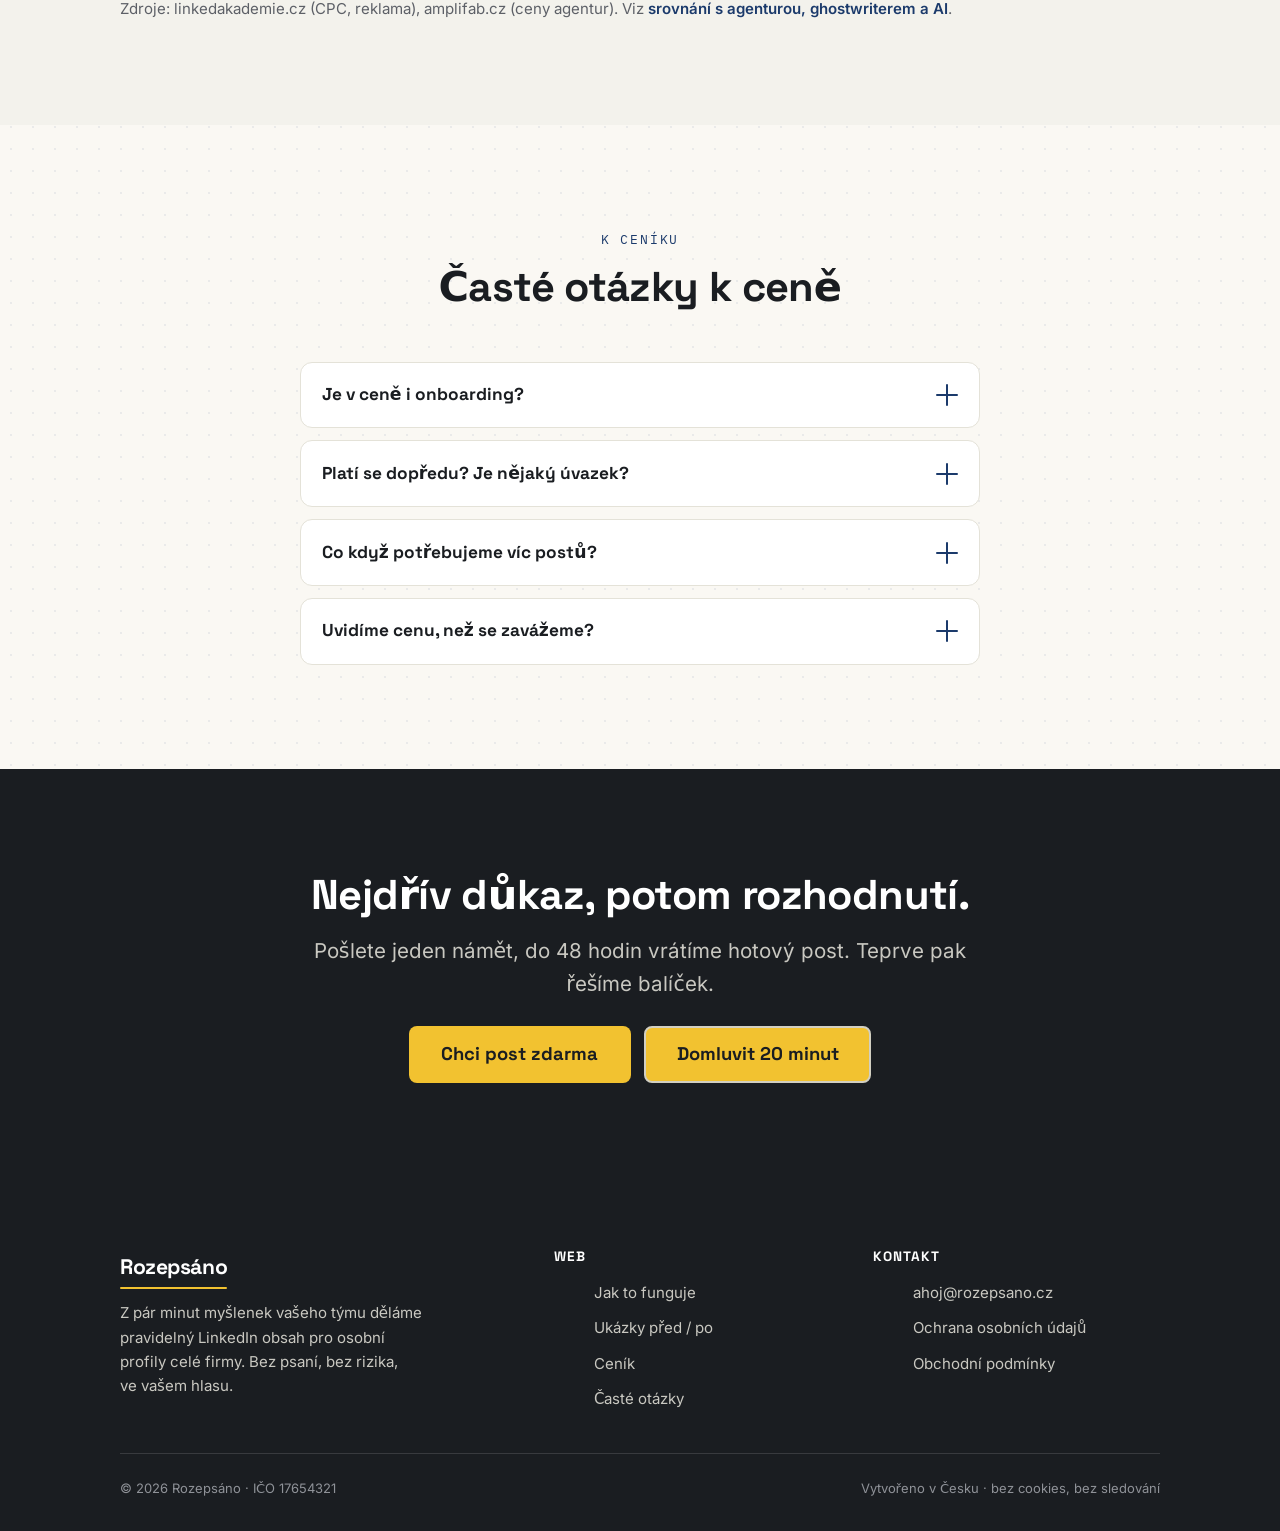
==== commit eebc9fa2: "Rebrand to Rozepsáno and rewrite site content per v1.3 brief Rename Rozepiš -> Rozepsáno across all " ====
--- a/cenik/index.html
+++ b/cenik/index.html
@@ -3,16 +3,16 @@
 <head>
   <meta charset="utf-8" />
   <meta name="viewport" content="width=device-width, initial-scale=1" />
-  <title>Ceník — transparentní balíčky bez závazku | Rozepiš</title>
-  <meta name="description" content="Kolik stojí LinkedIn obsah pro celý tým. Transparentní balíčky Sólo, Tým a Firma — bez závazku, měsíční výpověď, onboarding v ceně. Srovnání s agenturou." />
-  <link rel="canonical" href="https://rozepis.cz/cenik/" />
+  <title>Ceník — balíčky podle velikosti týmu | Rozepsáno</title>
+  <meta name="description" content="Kolik stojí LinkedIn obsah pro celý tým. Balíčky Tým do 5, Tým 5 až 10 a Více než 10 — bez závazku, měsíční výpověď, onboarding v ceně. Srovnání s agenturou a ghostwritery." />
+  <link rel="canonical" href="https://rozepsano.cz/cenik/" />
   <meta property="og:type" content="website" />
   <meta property="og:locale" content="cs_CZ" />
-  <meta property="og:title" content="Ceník — transparentní balíčky bez závazku | Rozepiš" />
-  <meta property="og:description" content="Konkurence ceny tají. My ne. Balíčky od 9 900 Kč měsíčně, bez závazku." />
-  <meta property="og:url" content="https://rozepis.cz/cenik/" />
-  <meta property="og:image" content="https://rozepis.cz/assets/img/og.png" />
-  <link rel="icon" href="/favicon.svg" type="image/svg+xml" />
+  <meta property="og:title" content="Ceník — balíčky podle velikosti týmu | Rozepsáno" />
+  <meta property="og:description" content="Tři balíčky podle velikosti týmu, od 15 900 Kč měsíčně, bez závazku." />
+  <meta property="og:url" content="https://rozepsano.cz/cenik/" />
+  <meta property="og:image" content="https://rozepsano.cz/assets/img/og.png" />
+  <link rel="icon" href="../favicon.svg" type="image/svg+xml" />
   <link rel="preload" href="../assets/fonts/space-grotesk-700.woff2" as="font" type="font/woff2" crossorigin />
   <link rel="stylesheet" href="../assets/css/tokens.css" />
   <link rel="stylesheet" href="../assets/css/main.css" />
@@ -21,11 +21,11 @@
     "@context": "https://schema.org",
     "@type": "Service",
     "name": "LinkedIn obsah pro celý tým",
-    "provider": { "@type": "Organization", "name": "Rozepiš", "url": "https://rozepis.cz/" },
+    "provider": { "@type": "Organization", "name": "Rozepsáno", "url": "https://rozepsano.cz/" },
     "areaServed": "CZ",
     "offers": [
-      { "@type": "Offer", "name": "Sólo", "price": "9900", "priceCurrency": "CZK", "description": "1 profil, 4 posty měsíčně" },
-      { "@type": "Offer", "name": "Tým", "price": "19900", "priceCurrency": "CZK", "description": "Hlavní profil + až 5 lidí na reshare, 6 postů měsíčně" }
+      { "@type": "Offer", "name": "Tým do 5", "price": "15900", "priceCurrency": "CZK", "description": "Hlavní profil + až 5 lidí na reshare, 4 až 6 postů měsíčně" },
+      { "@type": "Offer", "name": "Tým 5 až 10", "price": "27900", "priceCurrency": "CZK", "description": "Hlavní profil + až 10 lidí na reshare" }
     ]
   }
   </script>
@@ -35,38 +35,38 @@
 
   <header class="site-header">
     <div class="wrap nav">
-      <a class="brand" href="/" aria-label="Rozepiš — domů"><span class="brand__mark">Rozepiš</span><span class="brand__cursor" aria-hidden="true"></span></a>
+      <a class="brand" href="../" aria-label="Rozepsáno — domů"><span class="brand__mark">Rozepsáno</span><span class="brand__cursor" aria-hidden="true"></span></a>
       <nav class="nav__links" aria-label="Hlavní navigace">
-        <a href="/#jak-to-funguje">Jak to funguje</a>
-        <a href="/ukazky/">Ukázky</a>
-        <a href="/cenik/">Ceník</a>
-        <a href="/#faq">FAQ</a>
+        <a href="../#jak-to-funguje">Jak to funguje</a>
+        <a href="../ukazky/">Ukázky</a>
+        <a href="../cenik/">Ceník</a>
+        <a href="../#faq">FAQ</a>
       </nav>
       <div class="nav__cta">
-        <a class="btn btn--ghost" href="/#call">Domluvit 20 minut</a>
-        <a class="btn btn--primary" href="/#post-zdarma">Chci post zdarma</a>
+        <a class="btn btn--ghost" href="../#call">Domluvit 20 minut</a>
+        <a class="btn btn--primary" href="../#post-zdarma">Chci post zdarma</a>
         <button class="nav__toggle" aria-label="Otevřít menu" aria-expanded="false" aria-controls="mobile-menu">
           <svg viewBox="0 0 24 24" fill="none" stroke="currentColor" stroke-width="2" aria-hidden="true"><path d="M3 6h18M3 12h18M3 18h18"/></svg>
         </button>
       </div>
     </div>
     <div class="mobile-menu" id="mobile-menu">
-      <a href="/#jak-to-funguje">Jak to funguje</a>
-      <a href="/ukazky/">Ukázky</a>
-      <a href="/cenik/">Ceník</a>
-      <a href="/#faq">FAQ</a>
-      <a class="btn btn--primary btn--block" href="/#post-zdarma">Chci post zdarma</a>
+      <a href="../#jak-to-funguje">Jak to funguje</a>
+      <a href="../ukazky/">Ukázky</a>
+      <a href="../cenik/">Ceník</a>
+      <a href="../#faq">FAQ</a>
+      <a class="btn btn--primary btn--block" href="../#post-zdarma">Chci post zdarma</a>
     </div>
   </header>
 
   <main id="main">
     <section class="subpage-hero">
       <div class="wrap">
-        <p class="breadcrumb"><a href="/">Domů</a> / Ceník</p>
+        <p class="breadcrumb"><a href="../">Domů</a> / Ceník</p>
         <div class="section-head center reveal" style="margin-inline:auto">
           <p class="eyebrow">Ceník</p>
-          <h1>Transparentní ceny. Žádný závazek.</h1>
-          <p class="lead">Ghostwriteři a&nbsp;agentury ceny tají, aby vás dostali na&nbsp;telefon. My je&nbsp;dáváme rovnou — ať sami poznáte, jestli to&nbsp;dává smysl. A&nbsp;kdykoli můžete skončit.</p>
+          <h1>Tři balíčky. Žádný závazek.</h1>
+          <p class="lead">Cena roste s&nbsp;velikostí týmu, ne&nbsp;s&nbsp;počtem schůzek. Vyzkoušíte na&nbsp;jednom postu zdarma, ještě než se&nbsp;rozhodnete. A&nbsp;kdykoli můžete skončit.</p>
         </div>
       </div>
     </section>
@@ -75,39 +75,39 @@
       <div class="wrap">
         <div class="pricing">
           <div class="plan reveal">
-            <span class="plan__name">Sólo</span>
-            <div class="plan__price">9&nbsp;900&nbsp;Kč <small>/ měs</small></div>
+            <span class="plan__name">Tým do&nbsp;5</span>
+            <div class="plan__price">15&nbsp;900&nbsp;Kč <small>/ měs</small></div>
             <p class="plan__note">bez DPH · měsíční fakturace</p>
             <ul>
-              <li>1&nbsp;profil (obvykle majitel nebo expert)</li>
-              <li>4&nbsp;posty měsíčně</li>
+              <li>Hlavní profil + až&nbsp;5&nbsp;lidí na&nbsp;reshare</li>
+              <li>4 až&nbsp;6&nbsp;hlavních postů měsíčně + reshare verze</li>
               <li>Lidský editor u&nbsp;každého textu</li>
               <li>Náměty textem, fotkou i&nbsp;hlasovkou</li>
               <li>Onboarding v&nbsp;ceně</li>
             </ul>
-            <a class="btn btn--ghost btn--block" href="/#post-zdarma">Vyzkoušet zdarma</a>
+            <a class="btn btn--ghost btn--block" href="../#post-zdarma">Vyzkoušet zdarma</a>
           </div>
 
           <div class="plan plan--featured reveal" data-delay="1">
             <span class="plan__flag">Nejčastější volba</span>
-            <span class="plan__name">Tým</span>
-            <div class="plan__price">19&nbsp;900&nbsp;Kč <small>/ měs</small></div>
+            <span class="plan__name">Tým 5 až&nbsp;10</span>
+            <div class="plan__price">27&nbsp;900&nbsp;Kč <small>/ měs</small></div>
             <p class="plan__note">bez DPH · měsíční fakturace</p>
             <ul>
-              <li>Hlavní profil + až&nbsp;5&nbsp;lidí na&nbsp;reshare</li>
-              <li>6&nbsp;postů měsíčně + reshare verze</li>
+              <li>Hlavní profil + až&nbsp;10&nbsp;lidí na&nbsp;reshare</li>
+              <li>Víc hlavních postů měsíčně + reshare verze</li>
               <li>Každý člen svým hlasem</li>
-              <li>Obsahový kalendář — držíme konzistenci</li>
+              <li>Obsahový kalendář, držíme konzistenci</li>
               <li>Náměty textem, fotkou i&nbsp;hlasovkou</li>
               <li>Onboarding v&nbsp;ceně</li>
             </ul>
-            <a class="btn btn--primary btn--block" href="/#post-zdarma">Vyzkoušet zdarma</a>
+            <a class="btn btn--primary btn--block" href="../#post-zdarma">Vyzkoušet zdarma</a>
           </div>
 
           <div class="plan reveal" data-delay="2">
-            <span class="plan__name">Firma</span>
+            <span class="plan__name">Více než&nbsp;10</span>
             <div class="plan__price">Domluvíme</div>
-            <p class="plan__note">individuální rozsah</p>
+            <p class="plan__note">individuální rozsah, více profilů</p>
             <ul>
               <li>Více profilů a&nbsp;týmů</li>
               <li>Případové studie a&nbsp;delší formáty</li>
@@ -115,7 +115,7 @@
               <li>Dedikovaný editor</li>
               <li>Onboarding v&nbsp;ceně</li>
             </ul>
-            <a class="btn btn--ghost btn--block" href="/#call">Domluvit 20&nbsp;minut</a>
+            <a class="btn btn--ghost btn--block" href="../#call">Domluvit 20&nbsp;minut</a>
           </div>
         </div>
 
@@ -139,14 +139,14 @@
           </div>
           <div class="card reveal" data-delay="1">
             <h3>Čas vašich lidí</h3>
-            <p>Hodina obchodníka, který místo prodeje přepisuje posty, vás stojí víc než celý balíček&nbsp;Sólo. A&nbsp;výsledek stejně zní jako tisková zpráva.</p>
+            <p>Hodina obchodníka, který místo prodeje přepisuje posty, vás stojí víc než celý balíček&nbsp;Tým&nbsp;do&nbsp;5. A&nbsp;výsledek stejně zní jako tisková zpráva.</p>
           </div>
           <div class="card reveal" data-delay="2">
             <h3>Placená reklama</h3>
-            <p>CPC na&nbsp;LinkedInu v&nbsp;ČR je&nbsp;50–230&nbsp;Kč za&nbsp;klik. Organický dosah osobních profilů vás nestojí za&nbsp;proklik nic — jen konzistenci, kterou hlídáme my.</p>
-          </div>
-        </div>
-        <p class="microcopy reveal">Zdroje: linkedakademie.cz (CPC, reklama), amplifab.cz (ceny agentur). Viz <a class="text-link" href="/#proc-my">srovnání s&nbsp;agenturou, ghostwriterem a&nbsp;AI</a>.</p>
+            <p>CPC na&nbsp;LinkedInu v&nbsp;ČR je&nbsp;50–230&nbsp;Kč za&nbsp;klik. Organický dosah osobních profilů vás nestojí za&nbsp;proklik nic, jen konzistenci, kterou hlídáme my.</p>
+          </div>
+        </div>
+        <p class="microcopy reveal">Zdroje: linkedakademie.cz (CPC, reklama), amplifab.cz (ceny agentur). Viz <a class="text-link" href="../#proc-my">srovnání s&nbsp;agenturou, ghostwriterem a&nbsp;AI</a>.</p>
       </div>
     </section>
 
@@ -168,7 +168,7 @@
           </details>
           <details class="reveal">
             <summary>Co když potřebujeme víc postů? <span class="plus" aria-hidden="true"></span></summary>
-            <div class="faq__a"><p>Rozsah se&nbsp;dá navýšit — buď přechodem na&nbsp;vyšší balíček, nebo individuálně v&nbsp;rámci varianty Firma. Řekněte, kolik lidí a&nbsp;kolik postů, a&nbsp;připravíme nabídku.</p></div>
+            <div class="faq__a"><p>Rozsah se&nbsp;dá navýšit, buď přechodem na&nbsp;vyšší balíček, nebo individuálně v&nbsp;rámci varianty Firma. Řekněte, kolik lidí a&nbsp;kolik postů, a&nbsp;připravíme nabídku.</p></div>
           </details>
           <details class="reveal">
             <summary>Uvidíme cenu, než se&nbsp;zavážeme? <span class="plus" aria-hidden="true"></span></summary>
@@ -184,8 +184,8 @@
           <h2>Nejdřív důkaz, potom rozhodnutí.</h2>
           <p class="lead" style="margin:1rem auto 1.6rem">Pošlete jeden námět, do&nbsp;48&nbsp;hodin vrátíme hotový post. Teprve pak řešíme balíček.</p>
           <div class="cta-row" style="justify-content:center">
-            <a class="btn btn--on-ink btn--lg" href="/#post-zdarma">Chci post zdarma</a>
-            <a class="btn btn--ghost btn--on-ink btn--lg" href="/#call">Domluvit 20&nbsp;minut</a>
+            <a class="btn btn--on-ink btn--lg" href="../#post-zdarma">Chci post zdarma</a>
+            <a class="btn btn--ghost btn--on-ink btn--lg" href="../#call">Domluvit 20&nbsp;minut</a>
           </div>
         </div>
       </div>
@@ -196,30 +196,30 @@
     <div class="wrap">
       <div class="footer-grid">
         <div>
-          <span class="brand">Rozepiš</span>
+          <span class="brand">Rozepsáno</span>
           <p>Z&nbsp;pár minut myšlenek vašeho týmu děláme pravidelný LinkedIn obsah pro osobní profily celé firmy. Bez psaní, bez rizika, ve&nbsp;vašem hlasu.</p>
         </div>
         <div class="footer-col">
           <h4>Web</h4>
           <ul>
-            <li><a href="/#jak-to-funguje">Jak to&nbsp;funguje</a></li>
-            <li><a href="/ukazky/">Ukázky před&nbsp;/&nbsp;po</a></li>
-            <li><a href="/cenik/">Ceník</a></li>
-            <li><a href="/#faq">Časté otázky</a></li>
+            <li><a href="../#jak-to-funguje">Jak to&nbsp;funguje</a></li>
+            <li><a href="../ukazky/">Ukázky před&nbsp;/&nbsp;po</a></li>
+            <li><a href="../cenik/">Ceník</a></li>
+            <li><a href="../#faq">Časté otázky</a></li>
           </ul>
         </div>
         <div class="footer-col">
           <h4>Kontakt</h4>
           <ul>
-            <li><a href="mailto:ahoj@rozepis.cz">ahoj@rozepis.cz</a></li>
-            <li><a href="/ochrana-osobnich-udaju/">Ochrana osobních údajů</a></li>
-            <li><a href="/obchodni-podminky/">Obchodní podmínky</a></li>
+            <li><a href="mailto:ahoj@rozepsano.cz">ahoj@rozepsano.cz</a></li>
+            <li><a href="../ochrana-osobnich-udaju/">Ochrana osobních údajů</a></li>
+            <li><a href="../obchodni-podminky/">Obchodní podmínky</a></li>
           </ul>
         </div>
       </div>
       <div class="footer-bottom">
-        <span>© <span id="year">2026</span> Rozepiš · Lukáš Doleček · IČO 17654321</span>
-        <span>Vytvořeno v&nbsp;Česku 🇨🇿 · bez cookies, bez sledování</span>
+        <span>© <span id="year">2026</span> Rozepsáno · IČO 17654321</span>
+        <span>Vytvořeno v&nbsp;Česku · bez cookies, bez sledování</span>
       </div>
     </div>
   </footer>
--- a/assets/css/tokens.css
+++ b/assets/css/tokens.css
@@ -1,23 +1,23 @@
 /* =========================================================================
-   Rozepiš — Design tokens
+   Rozepsáno — Design tokens
    Jediné místo pravdy pro barvy, typografii a rozměry.
    Určeno k opětovnému použití v klientském portálu (fáze 3).
    ========================================================================= */
 
 :root {
   /* --- Barvy: základ --- */
-  --paper:        #FAFAF7;   /* pozadí — papír, ne krém */
+  --paper:        #FAF8F3;   /* pozadí — papír, ne krém */
   --paper-2:      #F3F2EC;   /* jemně odlišené sekce */
   --ink:          #1A1D21;   /* hlavní text */
   --ink-soft:     #3A3F45;   /* podtext */
-  --muted:        #5D636B;   /* sekundární text, popisky */
+  --muted:        #5D6067;   /* sekundární text, popisky */
   --line:         #E4E2D8;   /* okraje, oddělovače */
   --line-strong:  #D2CFC1;
   --card:         #FFFFFF;   /* karty */
 
-  /* --- Barvy: akcent (inkoustová modrá) --- */
+  /* --- Barvy: akcent (inkoustová modrá, zafixováno) --- */
   --accent:       #1B3A6B;
-  --accent-hover: #14294D;
+  --accent-hover: #142C50;
   --accent-soft:  #E8EDF4;   /* světlé pozadí akcentu */
   --accent-ink:   #FFFFFF;   /* text na akcentu */
 
--- a/assets/css/main.css
+++ b/assets/css/main.css
@@ -1,5 +1,5 @@
 /* =========================================================================
-   Rozepiš — main.css
+   Rozepsáno — main.css
    Komponenty a layout. Tokeny viz tokens.css.
    ========================================================================= */
 
@@ -42,7 +42,9 @@
   font-size: var(--fs-body);
   line-height: var(--lh-body);
   color: var(--ink);
-  background: var(--paper);
+  background-color: var(--paper);
+  background-image: radial-gradient(rgba(27, 58, 107, 0.07) 1px, transparent 1px);
+  background-size: 22px 22px;
   -webkit-font-smoothing: antialiased;
   text-rendering: optimizeLegibility;
 }
@@ -104,8 +106,18 @@
               box-shadow 0.15s var(--ease), color 0.15s var(--ease);
 }
 .btn:active { transform: translateY(1px); }
-.btn--primary { background: var(--accent); color: var(--accent-ink); box-shadow: var(--sh-2); }
-.btn--primary:hover { background: var(--accent-hover); box-shadow: var(--sh-3); }
+.btn--primary {
+  position: relative; overflow: hidden;
+  background: linear-gradient(155deg, #24487F 0%, var(--accent) 55%, var(--accent-hover) 100%); color: var(--accent-ink); box-shadow: var(--sh-2);
+}
+.btn--primary:hover { background: linear-gradient(155deg, #2A5290 0%, var(--accent-hover) 70%, #0F203B 100%); box-shadow: var(--sh-3); transform: translateY(-1px); }
+.btn--primary::after {
+  content: ""; position: absolute; top: 0; left: -60%; width: 35%; height: 100%;
+  background: linear-gradient(115deg, transparent, rgba(255, 255, 255, 0.4), transparent);
+  animation: sheen 4.5s ease-in-out infinite;
+}
+@keyframes sheen { 0% { left: -60%; } 45%, 100% { left: 130%; } }
+@media (prefers-reduced-motion: reduce) { .btn--primary::after { animation: none; display: none; } }
 .btn--ghost { background: transparent; color: var(--accent); border-color: var(--line-strong); }
 .btn--ghost:hover { border-color: var(--accent); background: var(--accent-soft); }
 .btn--on-ink { background: var(--signal); color: var(--ink); }
@@ -128,9 +140,11 @@
 .site-header.is-scrolled { border-bottom-color: var(--line); box-shadow: var(--sh-1); }
 .nav { display: flex; align-items: center; justify-content: space-between; gap: 1rem; min-height: 68px; }
 .brand {
+  position: relative;
   display: inline-flex; align-items: center; gap: 0.55rem;
   font-family: var(--font-display); font-weight: 700; font-size: 1.32rem;
   letter-spacing: -0.02em; text-decoration: none; color: var(--ink);
+  padding-bottom: 0.3rem;
 }
 .brand__mark { color: var(--accent); }
 .brand__cursor {
@@ -138,8 +152,25 @@
   translate: 0 0.14em; border-radius: 1px;
   animation: blink 1.15s steps(1) infinite;
 }
+.brand::after {
+  content: ""; position: absolute; left: 0; bottom: 0; width: 100%; height: 2px;
+  background: var(--signal); border-radius: 2px; transform-origin: left;
+  animation: breathe 3.2s ease-in-out infinite;
+}
 @keyframes blink { 50% { opacity: 0; } }
-@media (prefers-reduced-motion: reduce) { .brand__cursor { animation: none; } }
+@keyframes breathe { 0%, 100% { opacity: 0.32; transform: scaleX(0.55); } 50% { opacity: 0.9; transform: scaleX(1); } }
+@media (prefers-reduced-motion: reduce) {
+  .brand__cursor { animation: none; }
+  .brand::after { animation: none; opacity: 0.6; transform: none; }
+}
+
+.brand-group { display: flex; align-items: center; gap: 0.9rem; min-width: 0; }
+.brand__claim {
+  display: none; font-family: var(--font-mono); font-size: 0.72rem;
+  color: var(--muted); letter-spacing: 0.01em; padding-left: 0.9rem;
+  border-left: 1px solid var(--line-strong); white-space: nowrap;
+}
+@media (min-width: 1360px) { .brand__claim { display: inline-block; } }
 
 .nav__links { display: flex; align-items: center; gap: 1.5rem; }
 .nav__links a { text-decoration: none; color: var(--ink-soft); font-size: var(--fs-sm); font-weight: 600; }
@@ -148,7 +179,7 @@
 .nav__toggle { display: none; }
 
 @media (max-width: 860px) {
-  .nav__links, .nav__cta .btn--ghost { display: none; }
+  .nav__links, .nav__cta .btn--ghost, .nav__cta .btn--primary { display: none; }
   .nav__toggle {
     display: inline-flex; align-items: center; justify-content: center;
     width: 44px; height: 44px; background: transparent; border: 1px solid var(--line-strong);
@@ -168,6 +199,10 @@
 
 /* ---------- Hero ---------- */
 .hero { padding-block: clamp(2.5rem, 1rem + 6vw, 5.5rem) var(--section-y); position: relative; overflow: hidden; }
+.hero::before {
+  content: ""; position: absolute; inset: -10% -10% auto -10%; height: 60%; z-index: -1;
+  background: radial-gradient(60% 100% at 30% 0%, var(--accent-soft) 0%, transparent 70%);
+}
 .hero__grid { display: grid; gap: clamp(2rem, 1rem + 4vw, 3.5rem); align-items: center; }
 @media (min-width: 940px) { .hero__grid { grid-template-columns: 1.02fr 1fr; } }
 .hero__badge {
@@ -180,10 +215,18 @@
 .hero h1 { font-size: var(--fs-hero); margin-bottom: 1.15rem; }
 .hero h1 .hl { color: var(--accent); }
 .hero__sub { font-size: var(--fs-lead); color: var(--ink-soft); max-width: 34ch; margin-bottom: 1.7rem; }
+.hero__claim { font-family: var(--font-mono); font-size: var(--fs-sm); color: var(--accent); margin-top: 0.7rem; letter-spacing: 0.01em; }
 .hero__proof { display: flex; flex-wrap: wrap; gap: 1.4rem; margin-top: 1.9rem; }
 .hero__proof .stat { line-height: 1.2; }
 .hero__proof .stat b { font-family: var(--font-display); font-size: 1.5rem; color: var(--ink); display: block; }
 .hero__proof .stat span { font-size: var(--fs-xs); color: var(--muted); }
+
+.hero__demo { position: relative; }
+.hero__demo::before {
+  content: ""; position: absolute; top: 8%; right: -8%; width: 75%; height: 65%;
+  background: radial-gradient(circle, var(--accent-soft) 0%, transparent 72%);
+  filter: blur(28px); z-index: -1; opacity: 0.9; pointer-events: none;
+}
 
 /* ---------- Transformace: surová poznámka ---------- */
 .note {
@@ -204,7 +247,9 @@
   display: grid; place-items: center; margin: 0.4rem 0; color: var(--accent);
   font-family: var(--font-mono); font-size: var(--fs-xs); letter-spacing: 0.1em; text-transform: uppercase;
 }
-.transform-arrow svg { width: 26px; height: 26px; }
+.transform-arrow svg { width: 26px; height: 26px; animation: sway 2.6s ease-in-out infinite; }
+@keyframes sway { 0%, 100% { transform: translateY(-2px); } 50% { transform: translateY(3px); } }
+@media (prefers-reduced-motion: reduce) { .transform-arrow svg { animation: none; } }
 
 /* ---------- LinkedIn post mockup ---------- */
 .li-post {
@@ -257,7 +302,10 @@
 .card {
   background: var(--card); border: 1px solid var(--line); border-radius: var(--r-md);
   padding: 1.5rem; box-shadow: var(--sh-1);
-}
+  transition: transform 0.2s var(--ease), box-shadow 0.2s var(--ease), border-color 0.2s var(--ease);
+}
+.card:hover { transform: translateY(-3px); box-shadow: var(--sh-2); border-color: var(--line-strong); }
+@media (prefers-reduced-motion: reduce) { .card:hover { transform: none; } }
 .card h3 { margin-bottom: 0.5rem; }
 .card p { color: var(--ink-soft); font-size: var(--fs-sm); }
 .card__ico {
@@ -301,11 +349,6 @@
   background: var(--card); border: 1px solid var(--line); border-radius: var(--r-lg);
   padding: 1.8rem; box-shadow: var(--sh-2);
 }
-.fan { display: grid; gap: 0.6rem; }
-.fan__row { display: flex; align-items: center; gap: 0.75rem; }
-.fan__row .who { display: flex; align-items: center; gap: 0.5rem; min-width: 118px; font-size: var(--fs-sm); font-weight: 600; }
-.fan__row .bar { height: 12px; border-radius: var(--r-pill); background: var(--accent); opacity: 0.85; }
-.fan__row .num { font-family: var(--font-mono); font-size: var(--fs-sm); color: var(--muted); }
 .leverage .total {
   margin-top: 1.4rem; padding-top: 1.2rem; border-top: 1px solid var(--line);
   display: flex; align-items: baseline; gap: 0.6rem;
@@ -326,11 +369,24 @@
 @media (min-width: 780px) { .sample { grid-template-columns: 0.85fr 1.15fr; align-items: start; } }
 .sample__label { font-family: var(--font-mono); font-size: var(--fs-xs); letter-spacing: 0.08em; text-transform: uppercase; color: var(--muted); margin-bottom: 0.6rem; }
 .sample__role { display: inline-block; font-size: var(--fs-xs); font-weight: 600; color: var(--accent); background: var(--accent-soft); padding: 0.2rem 0.6rem; border-radius: var(--r-pill); margin-bottom: 0.9rem; }
+.sample__label.center { text-align: center; }
 .samples-list { display: grid; gap: 1.6rem; }
+
+/* ---------- Jedna ukázka: vstup -> hlavní post -> reshare grid ---------- */
+.sample-flow { display: grid; gap: 1.4rem; align-items: start; }
+@media (min-width: 860px) { .sample-flow { grid-template-columns: 0.8fr auto 1.2fr; } }
+.sample-flow__step { display: grid; gap: 0.6rem; align-content: start; }
+.sample-flow .transform-arrow { rotate: 0deg; }
+@media (min-width: 860px) { .sample-flow .transform-arrow { rotate: -90deg; } }
+.sample-flow__reshare { margin-top: 2rem; }
+.reshare-grid { display: grid; gap: 0.85rem; grid-template-columns: 1fr; margin-top: 1.2rem; }
+@media (min-width: 640px) { .reshare-grid { grid-template-columns: repeat(2, 1fr); } }
+@media (min-width: 1000px) { .reshare-grid { grid-template-columns: repeat(4, 1fr); } }
+.reshare__reach { margin-top: 0.5rem; font-family: var(--font-mono); font-size: 0.7rem; color: var(--muted); }
 
 /* ---------- Srovnávací tabulka ---------- */
 .compare-wrap { overflow-x: auto; -webkit-overflow-scrolling: touch; border-radius: var(--r-md); border: 1px solid var(--line); }
-table.compare { width: 100%; border-collapse: collapse; min-width: 620px; background: var(--card); }
+table.compare { width: 100%; border-collapse: collapse; min-width: 820px; background: var(--card); }
 table.compare th, table.compare td { padding: 0.9rem 1rem; text-align: center; border-bottom: 1px solid var(--line); }
 table.compare thead th { font-family: var(--font-display); font-size: var(--fs-sm); background: var(--paper-2); position: sticky; top: 0; }
 table.compare tbody th { text-align: left; font-family: var(--font-text); font-weight: 600; font-size: var(--fs-sm); color: var(--ink-soft); }
@@ -342,27 +398,19 @@
 .mark-maybe { color: var(--muted); font-weight: 700; }
 .compare .us-val { font-weight: 600; color: var(--accent); }
 
-/* ---------- Zakladatel ---------- */
-.founder { display: grid; gap: 2rem; align-items: center; }
-@media (min-width: 820px) { .founder { grid-template-columns: 0.7fr 1.3fr; } }
-.founder__photo {
-  aspect-ratio: 4 / 5; border-radius: var(--r-lg); background: linear-gradient(135deg, var(--accent), var(--accent-hover));
-  display: grid; place-items: center; color: rgba(255,255,255,0.5); box-shadow: var(--sh-2);
-  border: 1px solid var(--line); overflow: hidden; max-width: 320px;
-}
-.founder__photo .ph { text-align: center; font-family: var(--font-mono); font-size: var(--fs-xs); padding: 1rem; }
-.founder__quote { font-size: var(--fs-lead); }
-.founder__quote p { margin-bottom: 1rem; }
-.founder__sign { display: flex; align-items: center; gap: 0.8rem; margin-top: 1.2rem; }
-.founder__sign b { font-family: var(--font-display); }
-.founder__sign a { color: var(--accent); text-decoration: none; font-weight: 600; font-size: var(--fs-sm); display: inline-flex; align-items: center; gap: 0.3rem; }
-.founder__sign a:hover { text-decoration: underline; }
-.reference {
-  margin-top: 1.6rem; border-left: 3px solid var(--signal); padding: 0.4rem 0 0.4rem 1.1rem;
-  background: var(--signal-soft); border-radius: 0 var(--r-sm) var(--r-sm) 0; padding-block: 1rem;
-}
-.reference p { font-style: italic; color: var(--ink-soft); }
-.reference cite { display: block; margin-top: 0.6rem; font-style: normal; font-weight: 600; font-size: var(--fs-sm); }
+/* ---------- Ilustrační štítek (UKÁZKA / modelový příklad) ---------- */
+.demo-flag {
+  display: inline-flex; align-items: center; font-family: var(--font-mono);
+  font-size: 0.66rem; letter-spacing: 0.09em; text-transform: uppercase;
+  color: var(--muted); background: var(--card); border: 1px dashed var(--line-strong);
+  padding: 0.25rem 0.65rem; border-radius: var(--r-pill); margin-bottom: 0.9rem;
+}
+.sample .demo-flag { margin-left: 0.6rem; margin-bottom: 0; vertical-align: middle; }
+
+/* ---------- Checkbox (GDPR souhlas) ---------- */
+.checkbox { display: flex; align-items: flex-start; gap: 0.65rem; font-size: var(--fs-xs); color: var(--muted); }
+.checkbox input { margin-top: 0.2rem; flex-shrink: 0; width: 16px; height: 16px; accent-color: var(--signal); }
+.checkbox a { color: var(--accent); font-weight: 600; text-decoration: underline; }
 
 /* ---------- Ceník ---------- */
 .pricing { display: grid; gap: 1.2rem; align-items: stretch; }
@@ -426,8 +474,6 @@
 .field textarea { resize: vertical; min-height: 130px; font-family: inherit; }
 .field .hint { font-size: var(--fs-xs); color: var(--muted); }
 .hp { position: absolute; left: -9999px; width: 1px; height: 1px; overflow: hidden; }
-.form-consent { font-size: var(--fs-xs); color: var(--muted); }
-.form-consent a { color: var(--accent); }
 .form-success {
   display: none; text-align: center; padding: 1.5rem 0.5rem;
 }
